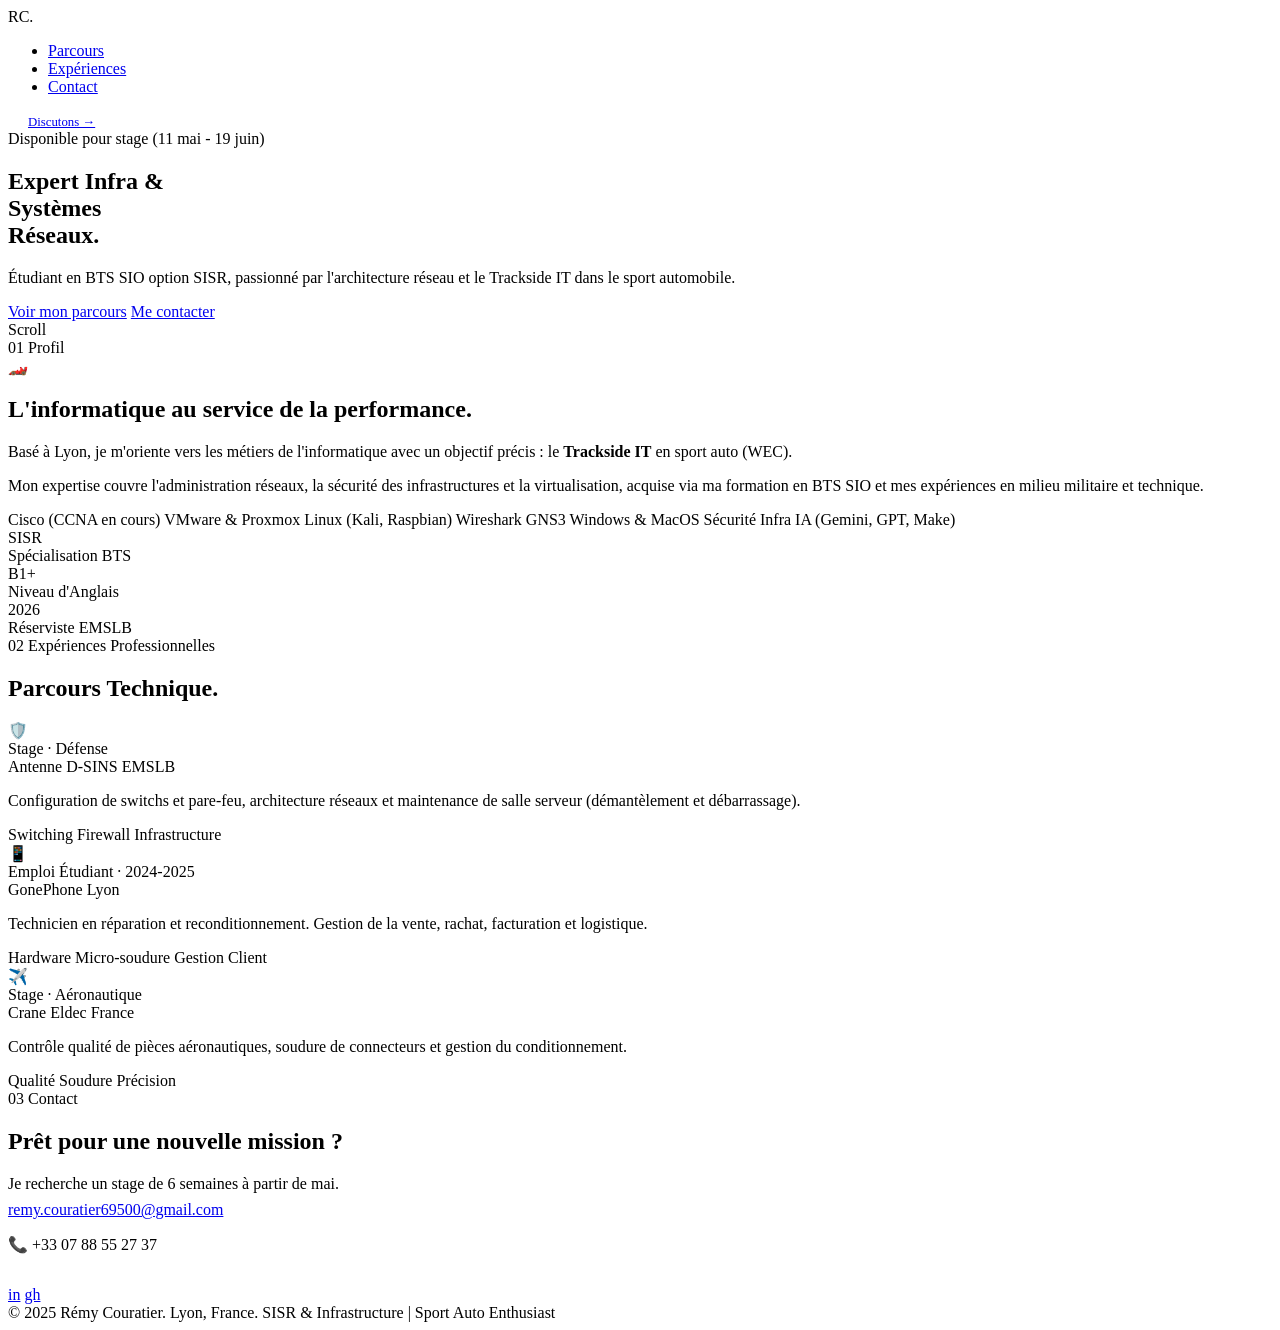
==== index.html @ 15b4737a "Add initial HTML structure for portfolio website" ====
<!DOCTYPE html>
<html lang="fr">
<head>
    <meta charset="UTF-8">
    <meta name="viewport" content="width=device-width, initial-scale=1.0">
    <title>Portfolio — Rémy Couratier</title>
    <link href="https://fonts.googleapis.com/css2?family=Syne:wght@400;700;800&family=DM+Sans:ital,wght@0,300;0,400;1,300&display=swap" rel="stylesheet">
    <link rel="stylesheet" href="style.css">
</head>
<body>

<div id="cursor-glow"></div>
<div class="orb orb-1"></div>
<div class="orb orb-2"></div>
<div class="orb orb-3"></div>

<nav>
    <div class="nav-logo">RC.</div>
    <ul class="nav-links">
        <li><a href="#about">Parcours</a></li>
        <li><a href="#projects">Expériences</a></li>
        <li><a href="#contact">Contact</a></li>
    </ul>
    <a href="#contact" class="btn btn-primary" style="padding:0.55rem 1.25rem;font-size:0.8rem;">Discutons →</a>
</nav>

<div class="container">
    <section class="hero">
        <div class="hero-inner">
            <div class="hero-tag">Disponible pour stage (11 mai - 19 juin)</div>
            <h1>
                Expert Infra &<br>
                <span class="highlight">Systèmes</span><br>
                Réseaux.
            </h1>
            <p class="hero-sub">
                Étudiant en BTS SIO option SISR, passionné par l'architecture réseau et le Trackside IT dans le sport automobile.
            </p>
            <div class="hero-cta">
                <a href="#projects" class="btn btn-primary">Voir mon parcours</a>
                <a href="#contact" class="btn btn-outline">Me contacter</a>
            </div>
        </div>
        <div class="scroll-hint">
            <span>Scroll</span>
            <div class="scroll-bar"></div>
        </div>
    </section>

    <section id="about">
        <div class="section-label"><span>01</span> Profil</div>
        <div class="about-grid">
            <div class="about-img-wrap reveal">
                <div class="about-img-glow"></div>
                <div class="about-img">🏎️</div>
            </div>
            <div class="about-text">
                <h2>L'informatique au service de la <span style="color:var(--accent)">performance.</span></h2>
                <p class="reveal d1">Basé à Lyon, je m'oriente vers les métiers de l'informatique avec un objectif précis : le <strong>Trackside IT</strong> en sport auto (WEC).</p>
                <p class="reveal d2">Mon expertise couvre l'administration réseaux, la sécurité des infrastructures et la virtualisation, acquise via ma formation en BTS SIO et mes expériences en milieu militaire et technique.</p>
                
                <div class="skills-list reveal d3">
                    <span class="skill-tag">Cisco (CCNA en cours)</span>
                    <span class="skill-tag">VMware & Proxmox</span>
                    <span class="skill-tag">Linux (Kali, Raspbian)</span>
                    <span class="skill-tag">Wireshark</span>
                    <span class="skill-tag">GNS3</span>
                    <span class="skill-tag">Windows & MacOS</span>
                    <span class="skill-tag">Sécurité Infra</span>
                    <span class="skill-tag">IA (Gemini, GPT, Make)</span>
                </div>
            </div>
        </div>

        <div class="stats-row">
            <div class="stat">
                <div class="stat-number reveal">SISR</div>
                <div class="stat-label">Spécialisation BTS</div>
            </div>
            <div class="stat">
                <div class="stat-number reveal d1">B1+</div>
                <div class="stat-label">Niveau d'Anglais</div>
            </div>
            <div class="stat">
                <div class="stat-number reveal d2">2026</div>
                <div class="stat-label">Réserviste EMSLB</div>
            </div>
        </div>
    </section>

    <section id="projects">
        <div class="section-label"><span>02</span> Expériences Professionnelles</div>
        <h2 class="reveal">Parcours <span style="color:var(--accent)">Technique.</span></h2>
        
        <div class="projects-grid">
            <div class="project-card p1 reveal">
                <div class="project-shadow"></div>
                <div class="project-thumb">🛡️</div>
                <div class="project-body">
                    <div class="project-type">Stage · Défense</div>
                    <div class="project-title">Antenne D-SINS EMSLB</div>
                    <p class="project-desc">Configuration de switchs et pare-feu, architecture réseaux et maintenance de salle serveur (démantèlement et débarrassage).</p>
                    <div class="project-tags">
                        <span class="project-tag">Switching</span>
                        <span class="project-tag">Firewall</span>
                        <span class="project-tag">Infrastructure</span>
                    </div>
                </div>
            </div>

            <div class="project-card p2 reveal d1">
                <div class="project-shadow"></div>
                <div class="project-thumb">📱</div>
                <div class="project-body">
                    <div class="project-type">Emploi Étudiant · 2024-2025</div>
                    <div class="project-title">GonePhone Lyon</div>
                    <p class="project-desc">Technicien en réparation et reconditionnement. Gestion de la vente, rachat, facturation et logistique.</p>
                    <div class="project-tags">
                        <span class="project-tag">Hardware</span>
                        <span class="project-tag">Micro-soudure</span>
                        <span class="project-tag">Gestion Client</span>
                    </div>
                </div>
            </div>

            <div class="project-card p3 reveal d2">
                <div class="project-shadow"></div>
                <div class="project-thumb">✈️</div>
                <div class="project-body">
                    <div class="project-type">Stage · Aéronautique</div>
                    <div class="project-title">Crane Eldec France</div>
                    <p class="project-desc">Contrôle qualité de pièces aéronautiques, soudure de connecteurs et gestion du conditionnement.</p>
                    <div class="project-tags">
                        <span class="project-tag">Qualité</span>
                        <span class="project-tag">Soudure</span>
                        <span class="project-tag">Précision</span>
                    </div>
                </div>
            </div>
        </div>
    </section>

    <section id="contact">
        <div class="section-label"><span>03</span> Contact</div>
        <div class="contact-wrap reveal">
            <h2>Prêt pour une nouvelle <span style="color:var(--accent)">mission</span> ?</h2>
            <p style="color:var(--muted);margin-bottom:0.5rem;">Je recherche un stage de 6 semaines à partir de mai.</p>
            <a href="mailto:remy.couratier69500@gmail.com" class="contact-email">remy.couratier69500@gmail.com</a>
            <p style="color:var(--text); margin-bottom: 2rem;">📞 +33 07 88 55 27 37</p>
            <div class="social-links">
                <a href="#" class="social-link" title="LinkedIn">in</a>
                <a href="#" class="social-link" title="GitHub">gh</a>
            </div>
        </div>
    </section>
</div>

<footer>
    <span>© 2025 Rémy Couratier. Lyon, France.</span>
    <span>SISR & Infrastructure | Sport Auto Enthusiast</span>
</footer>

<script>
    const glow = document.getElementById('cursor-glow');
    document.addEventListener('mousemove', e => {
        glow.style.left = e.clientX + 'px';
        glow.style.top  = e.clientY + 'px';
    });

    document.querySelectorAll('.project-card').forEach(card => {
        card.addEventListener('mousemove', e => {
            const r = card.getBoundingClientRect();
            const x = ((e.clientX - r.left) / r.width  * 100).toFixed(1) + '%';
            const y = ((e.clientY - r.top)  / r.height * 100).toFixed(1) + '%';
            card.style.setProperty('--mx', x);
            card.style.setProperty('--my', y);
        });
    });

    const io = new IntersectionObserver((entries) => {
        entries.forEach(entry => {
            if (entry.isIntersecting) {
                entry.target.classList.add('visible');
            }
        });
    }, { threshold: 0.15 });

    document.querySelectorAll('.reveal, .stat-number').forEach(el => io.observe(el));
</script>
</body>
</html>
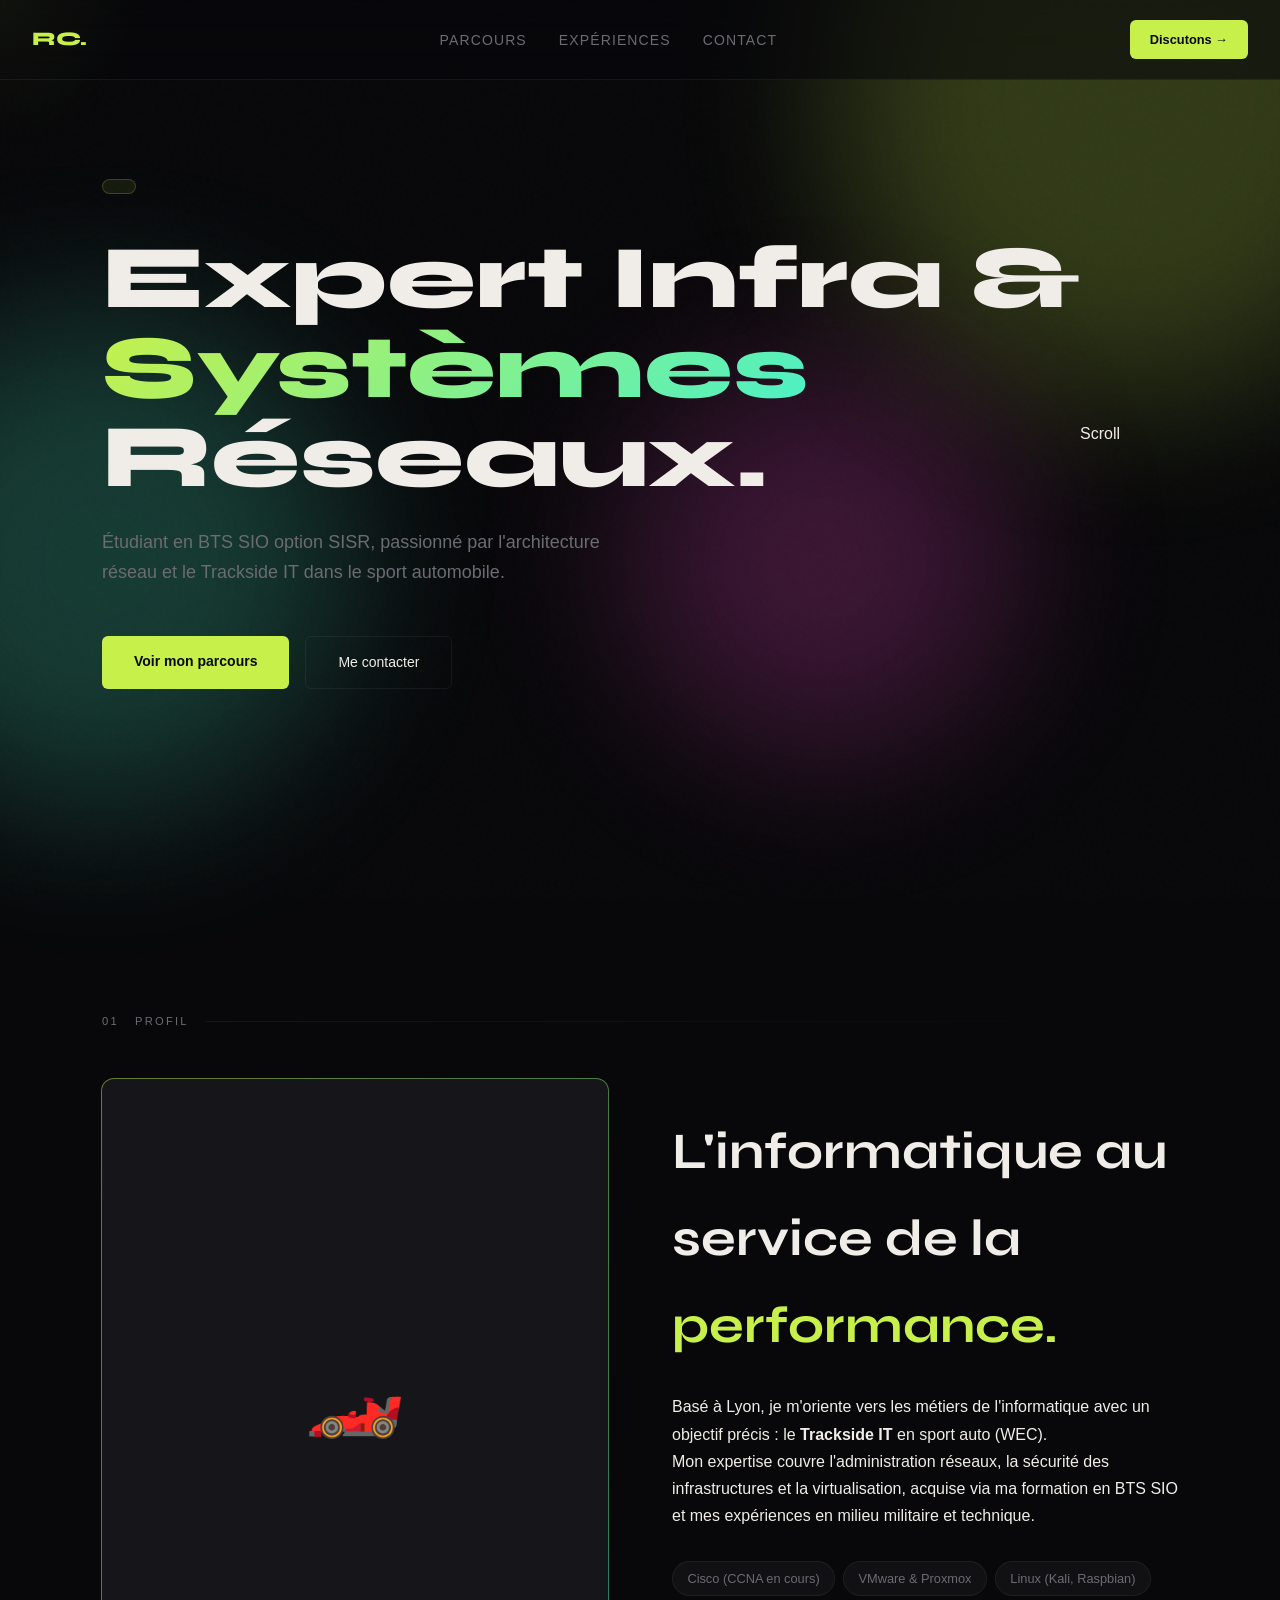
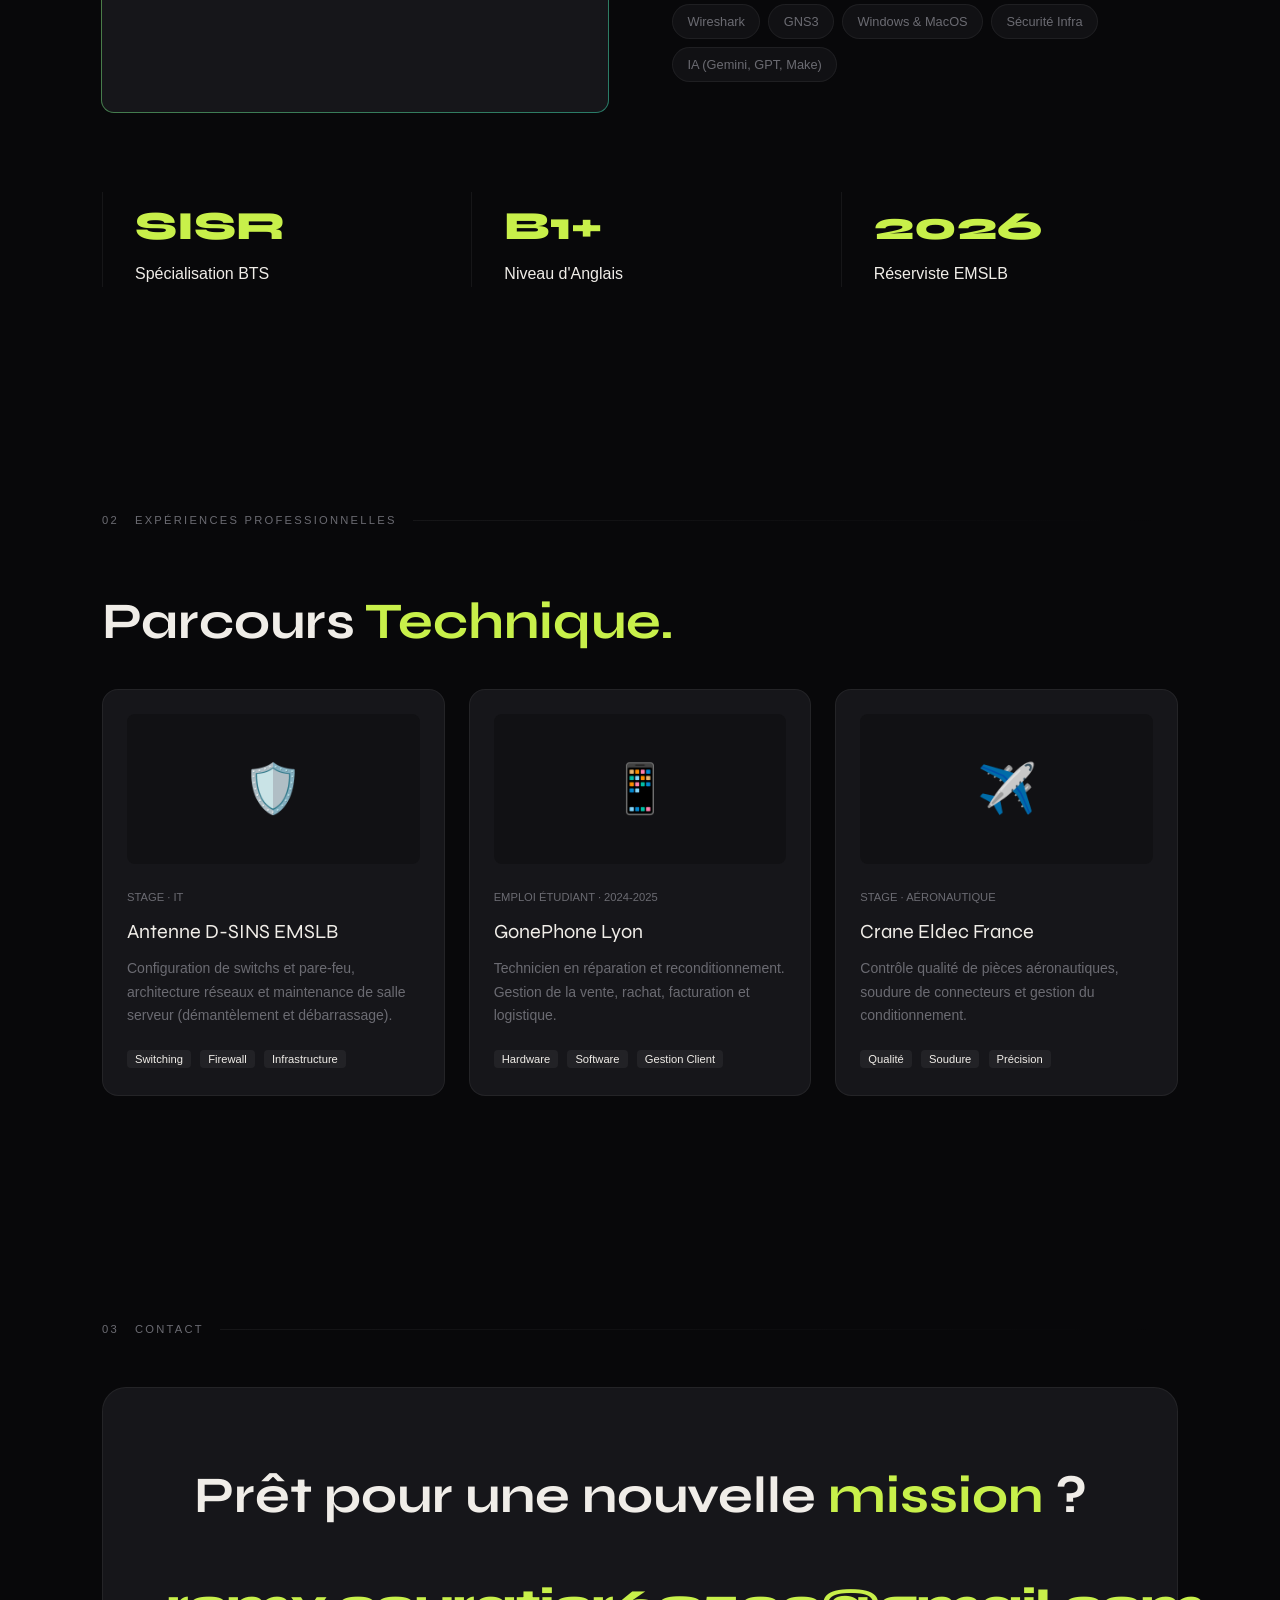
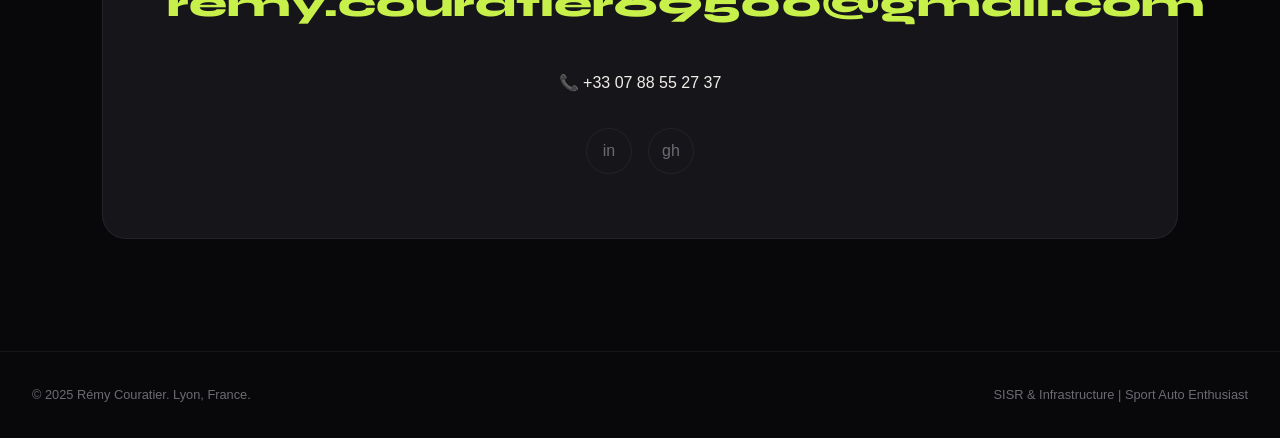
==== commit 84a24e8b: "Update project details and remove stage availability" ====
--- a/index.html
+++ b/index.html
@@ -8,7 +8,7 @@
     <link rel="stylesheet" href="style.css">
 </head>
 <body>
-
+    
 <div id="cursor-glow"></div>
 <div class="orb orb-1"></div>
 <div class="orb orb-2"></div>
@@ -27,7 +27,7 @@
 <div class="container">
     <section class="hero">
         <div class="hero-inner">
-            <div class="hero-tag">Disponible pour stage (11 mai - 19 juin)</div>
+            <div class="hero-tag"></div>
             <h1>
                 Expert Infra &<br>
                 <span class="highlight">Systèmes</span><br>
@@ -97,7 +97,7 @@
                 <div class="project-shadow"></div>
                 <div class="project-thumb">🛡️</div>
                 <div class="project-body">
-                    <div class="project-type">Stage · Défense</div>
+                    <div class="project-type">Stage · IT</div>
                     <div class="project-title">Antenne D-SINS EMSLB</div>
                     <p class="project-desc">Configuration de switchs et pare-feu, architecture réseaux et maintenance de salle serveur (démantèlement et débarrassage).</p>
                     <div class="project-tags">
@@ -117,7 +117,7 @@
                     <p class="project-desc">Technicien en réparation et reconditionnement. Gestion de la vente, rachat, facturation et logistique.</p>
                     <div class="project-tags">
                         <span class="project-tag">Hardware</span>
-                        <span class="project-tag">Micro-soudure</span>
+                        <span class="project-tag">Software</span>
                         <span class="project-tag">Gestion Client</span>
                     </div>
                 </div>
@@ -144,7 +144,7 @@
         <div class="section-label"><span>03</span> Contact</div>
         <div class="contact-wrap reveal">
             <h2>Prêt pour une nouvelle <span style="color:var(--accent)">mission</span> ?</h2>
-            <p style="color:var(--muted);margin-bottom:0.5rem;">Je recherche un stage de 6 semaines à partir de mai.</p>
+            <p style="color:var(--muted);margin-bottom:0.5rem;"></p>
             <a href="mailto:remy.couratier69500@gmail.com" class="contact-email">remy.couratier69500@gmail.com</a>
             <p style="color:var(--text); margin-bottom: 2rem;">📞 +33 07 88 55 27 37</p>
             <div class="social-links">
--- a/style.css
+++ b/style.css
@@ -0,0 +1,139 @@
+*, *::before, *::after { box-sizing: border-box; margin: 0; padding: 0; }
+
+:root {
+  --bg: #08080a;
+  --surface: #111114;
+  --card: #16161a;
+  --border: rgba(255,255,255,0.06);
+  --text: #f0ede8;
+  --muted: #6b6b72;
+  --accent: #c8f04a; /* Lime Green pour le côté technique/vif */
+  --accent2: #4af0c8;
+  --accent3: #f04ac8;
+  --glow-green: rgba(200,240,74,0.18);
+  --glow-cyan: rgba(74,240,200,0.14);
+  --glow-pink: rgba(240,74,200,0.14);
+  --font-display: 'Syne', sans-serif;
+  --font-body: 'DM Sans', sans-serif;
+}
+
+html { scroll-behavior: smooth; }
+
+body {
+  background: var(--bg);
+  color: var(--text);
+  font-family: var(--font-body);
+  font-weight: 300;
+  line-height: 1.7;
+  overflow-x: hidden;
+}
+
+body::before {
+  content: '';
+  position: fixed; inset: 0; z-index: 0;
+  background-image: url("data:image/svg+xml,%3Csvg viewBox='0 0 256 256' xmlns='http://www.w3.org/2000/svg'%3E%3Cfilter id='n'%3E%3CfeTurbulence type='fractalNoise' baseFrequency='0.9' numOctaves='4' stitchTiles='stitch'/%3E%3C/filter%3E%3Crect width='100%25' height='100%25' filter='url(%23n)' opacity='0.03'/%3E%3C/svg%3E");
+  opacity: 0.4;
+  pointer-events: none;
+}
+
+.orb {
+  position: fixed; border-radius: 50%;
+  filter: blur(80px); opacity: 0.22;
+  pointer-events: none; z-index: 0;
+  animation: drift 20s ease-in-out infinite alternate;
+}
+.orb-1 { width: 600px; height: 600px; background: var(--accent); top: -200px; right: -150px; }
+.orb-2 { width: 500px; height: 500px; background: var(--accent2); bottom: 10%; left: -150px; animation-delay: -8s; }
+.orb-3 { width: 400px; height: 400px; background: var(--accent3); top: 40%; right: 20%; animation-delay: -15s; }
+
+@keyframes drift {
+  from { transform: translate(0, 0) scale(1); }
+  to   { transform: translate(40px, 30px) scale(1.08); }
+}
+
+.container { max-width: 1140px; margin: 0 auto; padding: 0 2rem; position: relative; z-index: 1; }
+
+nav {
+  position: fixed; top: 0; left: 0; right: 0; z-index: 100;
+  padding: 1.25rem 2rem;
+  display: flex; align-items: center; justify-content: space-between;
+  background: rgba(8,8,10,0.6);
+  backdrop-filter: blur(20px);
+  border-bottom: 1px solid var(--border);
+}
+
+.nav-logo { font-family: var(--font-display); font-weight: 800; font-size: 1.2rem; color: var(--accent); }
+.nav-links { display: flex; gap: 2rem; list-style: none; }
+.nav-links a {
+  color: var(--muted); text-decoration: none; font-size: 0.875rem;
+  letter-spacing: 0.08em; text-transform: uppercase;
+  transition: color 0.3s;
+}
+.nav-links a:hover { color: var(--text); }
+
+/* HERO */
+.hero { min-height: 100vh; display: flex; align-items: center; padding-top: 5rem; }
+.hero-tag {
+  display: inline-flex; align-items: center; gap: 0.5rem;
+  background: rgba(200,240,74,0.08); border: 1px solid rgba(200,240,74,0.2);
+  color: var(--accent); font-size: 0.75rem; padding: 0.4rem 1rem; border-radius: 100px; margin-bottom: 2rem;
+}
+.hero h1 { font-family: var(--font-display); font-weight: 800; font-size: clamp(3rem, 7vw, 6rem); line-height: 1.0; }
+.highlight { background: linear-gradient(135deg, var(--accent), var(--accent2)); -webkit-background-clip: text; -webkit-text-fill-color: transparent; }
+.hero-sub { margin-top: 1.5rem; color: var(--muted); font-size: 1.125rem; max-width: 520px; }
+.hero-cta { margin-top: 3rem; display: flex; gap: 1rem; }
+
+/* BOUTONS */
+.btn { padding: 0.85rem 2rem; border-radius: 6px; text-decoration: none; transition: 0.3s; font-size: 0.875rem; }
+.btn-primary { background: var(--accent); color: #08080a; font-weight: 700; }
+.btn-outline { border: 1px solid var(--border); color: var(--text); }
+.btn:hover { transform: translateY(-2px); box-shadow: 0 10px 20px rgba(0,0,0,0.2); }
+
+/* SECTIONS */
+section { padding: 7rem 0; }
+.section-label { color: var(--muted); text-transform: uppercase; font-size: 0.7rem; letter-spacing: 0.2em; margin-bottom: 3rem; display: flex; align-items: center; gap: 1rem; }
+.section-label::after { content: ''; flex: 1; height: 1px; background: linear-gradient(to right, var(--border), transparent); }
+h2 { font-family: var(--font-display); font-size: clamp(2rem, 4vw, 3.5rem); margin-bottom: 1.5rem; }
+
+/* ABOUT */
+.about-grid { display: grid; grid-template-columns: 1fr 1fr; gap: 4rem; align-items: center; }
+.about-img { width: 100%; aspect-ratio: 4/5; background: var(--card); border-radius: 12px; display: flex; align-items: center; justify-content: center; font-size: 5rem; position: relative; }
+.about-img-glow { position: absolute; inset: -1px; background: linear-gradient(135deg, var(--accent), var(--accent2)); border-radius: 13px; z-index: -1; opacity: 0.5; }
+.skills-list { margin-top: 2rem; display: flex; flex-wrap: wrap; gap: 0.5rem; }
+.skill-tag { padding: 0.35rem 0.9rem; background: var(--surface); border: 1px solid var(--border); border-radius: 100px; font-size: 0.8rem; color: var(--muted); }
+
+/* PROJECTS/EXPERIENCES */
+.projects-grid { display: grid; grid-template-columns: repeat(auto-fit, minmax(320px, 1fr)); gap: 1.5rem; }
+.project-card { background: var(--card); border: 1px solid var(--border); border-radius: 16px; padding: 1.5rem; transition: 0.4s; position: relative; }
+.project-card:hover { transform: translateY(-10px); border-color: var(--accent); }
+.project-thumb { height: 150px; background: var(--surface); border-radius: 8px; margin-bottom: 1.5rem; display: flex; align-items: center; justify-content: center; font-size: 3rem; }
+.project-type { font-size: 0.7rem; color: var(--muted); text-transform: uppercase; }
+.project-title { font-family: var(--font-display); font-size: 1.25rem; margin: 0.5rem 0; }
+.project-desc { font-size: 0.875rem; color: var(--muted); margin-bottom: 1rem; }
+.project-tag { font-size: 0.7rem; padding: 0.2rem 0.5rem; background: rgba(255,255,255,0.05); border-radius: 4px; margin-right: 0.3rem; }
+
+/* STATS */
+.stats-row { display: grid; grid-template-columns: repeat(3, 1fr); gap: 2rem; margin-top: 5rem; }
+.stat { border-left: 1px solid var(--border); padding-left: 2rem; }
+.stat-number { font-family: var(--font-display); font-weight: 800; font-size: 2.5rem; color: var(--accent); }
+
+/* CONTACT */
+.contact-wrap { background: var(--card); border: 1px solid var(--border); border-radius: 24px; padding: 4rem; text-align: center; }
+.contact-email { font-family: var(--font-display); font-size: clamp(1.2rem, 3vw, 2.5rem); color: var(--accent); text-decoration: none; font-weight: 800; display: block; margin: 2rem 0; }
+.social-links { display: flex; justify-content: center; gap: 1rem; }
+.social-link { width: 46px; height: 46px; border: 1px solid var(--border); border-radius: 50%; display: flex; align-items: center; justify-content: center; color: var(--muted); text-decoration: none; }
+
+/* FOOTER */
+footer { padding: 2rem; border-top: 1px solid var(--border); display: flex; justify-content: space-between; font-size: 0.8rem; color: var(--muted); }
+
+#cursor-glow { position: fixed; pointer-events: none; z-index: 9999; width: 300px; height: 300px; background: radial-gradient(circle, rgba(200,240,74,0.05), transparent 70%); transform: translate(-50%,-50%); }
+
+.reveal { opacity: 0; transform: translateY(30px); transition: 0.7s; }
+.reveal.visible { opacity: 1; transform: translateY(0); }
+.d1 { transition-delay: 0.1s; }
+.d2 { transition-delay: 0.2s; }
+
+@media (max-width: 768px) {
+  .about-grid, .stats-row { grid-template-columns: 1fr; }
+  .nav-links { display: none; }
+}
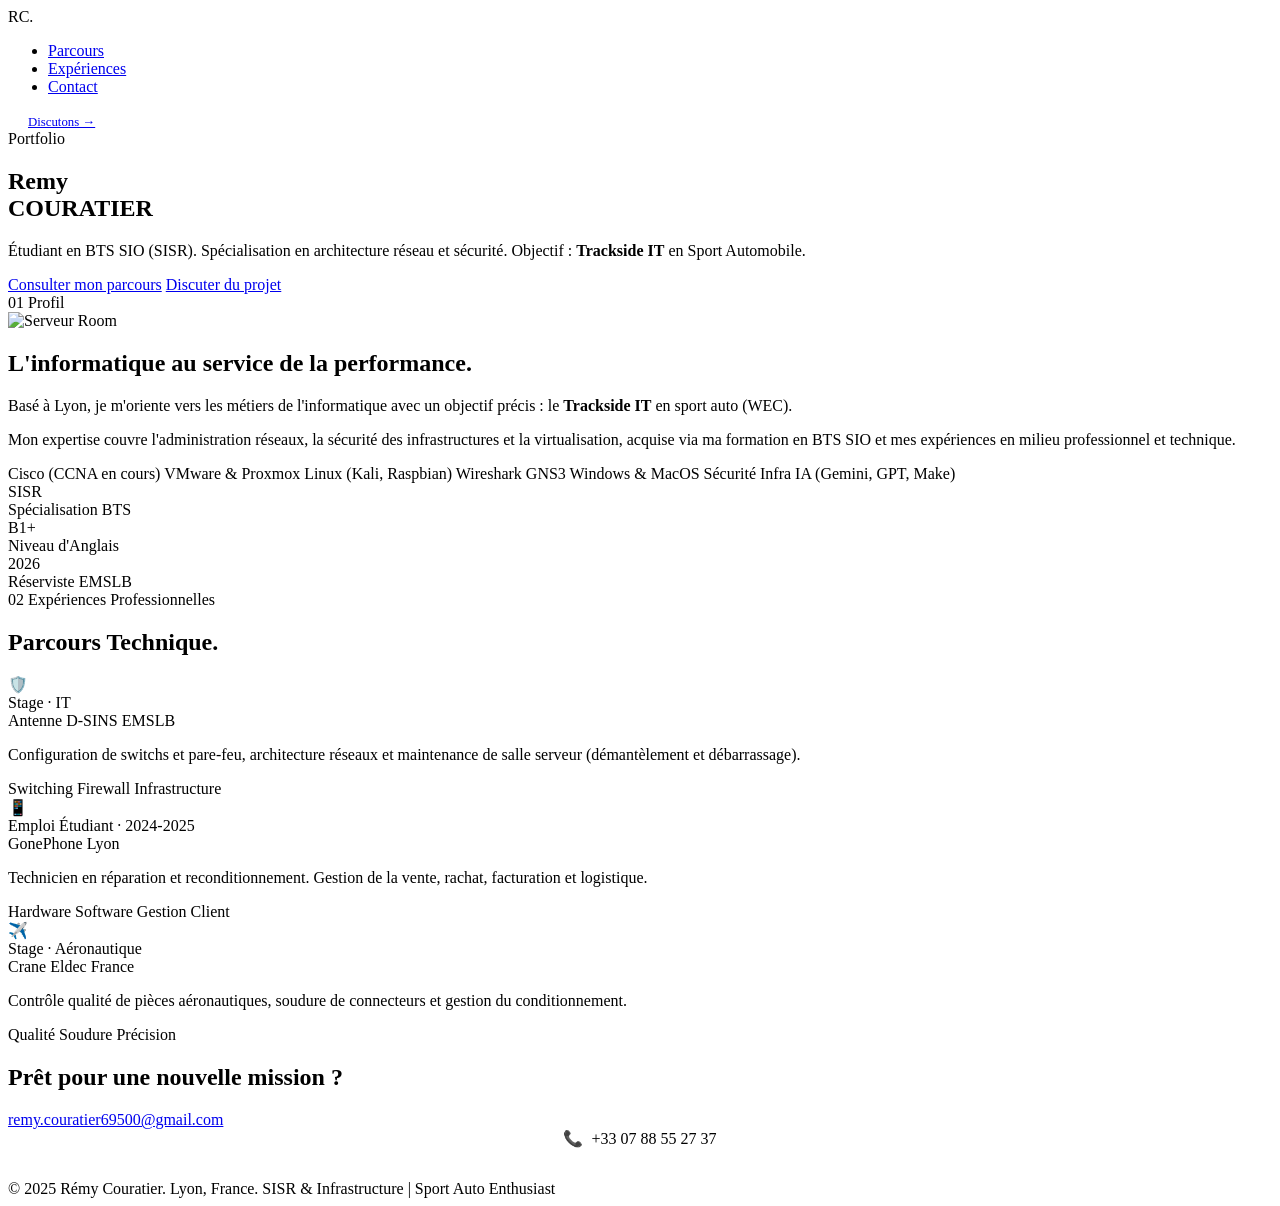
==== commit 459de531: "Update portfolio label and hero section content" ====
--- a/index.html
+++ b/index.html
@@ -25,39 +25,37 @@
 </nav>
 
 <div class="container">
-    <section class="hero">
-        <div class="hero-inner">
-            <div class="hero-tag"></div>
-            <h1>
-                Expert Infra &<br>
-                <span class="highlight">Systèmes</span><br>
-                Réseaux.
-            </h1>
-            <p class="hero-sub">
-                Étudiant en BTS SIO option SISR, passionné par l'architecture réseau et le Trackside IT dans le sport automobile.
-            </p>
-            <div class="hero-cta">
-                <a href="#projects" class="btn btn-primary">Voir mon parcours</a>
-                <a href="#contact" class="btn btn-outline">Me contacter</a>
-            </div>
+
+<section class="hero">
+    <div class="hero-inner">
+        <div class="section-label">Portfolio</div>
+        <h1>
+            Remy<br>
+            <span class="highlight">COURATIER</span><br>
+        </h1>
+        <p class="hero-sub">
+            Étudiant en BTS SIO (SISR). Spécialisation en architecture réseau et sécurité. Objectif : <strong>Trackside IT</strong> en Sport Automobile.
+        </p>
+        <div class="hero-cta">
+            <a href="#projects" class="btn btn-primary">Consulter mon parcours</a>
+            <a href="#contact" class="btn btn-outline">Discuter du projet</a>
         </div>
-        <div class="scroll-hint">
-            <span>Scroll</span>
-            <div class="scroll-bar"></div>
-        </div>
-    </section>
+    </div>
+</section>
 
     <section id="about">
         <div class="section-label"><span>01</span> Profil</div>
         <div class="about-grid">
             <div class="about-img-wrap reveal">
                 <div class="about-img-glow"></div>
-                <div class="about-img">🏎️</div>
+                <div class="about-img">
+                    <img src="https://blog.digitalcook.fr/wp-content/uploads/2021/07/Cloud-server.jpg" alt="Serveur Room">
+                </div>
             </div>
             <div class="about-text">
                 <h2>L'informatique au service de la <span style="color:var(--accent)">performance.</span></h2>
                 <p class="reveal d1">Basé à Lyon, je m'oriente vers les métiers de l'informatique avec un objectif précis : le <strong>Trackside IT</strong> en sport auto (WEC).</p>
-                <p class="reveal d2">Mon expertise couvre l'administration réseaux, la sécurité des infrastructures et la virtualisation, acquise via ma formation en BTS SIO et mes expériences en milieu militaire et technique.</p>
+                <p class="reveal d2">Mon expertise couvre l'administration réseaux, la sécurité des infrastructures et la virtualisation, acquise via ma formation en BTS SIO et mes expériences en milieu professionnel et technique.</p>
                 
                 <div class="skills-list reveal d3">
                     <span class="skill-tag">Cisco (CCNA en cours)</span>
@@ -140,17 +138,23 @@
         </div>
     </section>
 
-    <section id="contact">
-        <div class="section-label"><span>03</span> Contact</div>
+       <section id="contact">
         <div class="contact-wrap reveal">
             <h2>Prêt pour une nouvelle <span style="color:var(--accent)">mission</span> ?</h2>
-            <p style="color:var(--muted);margin-bottom:0.5rem;"></p>
-            <a href="mailto:remy.couratier69500@gmail.com" class="contact-email">remy.couratier69500@gmail.com</a>
-            <p style="color:var(--text); margin-bottom: 2rem;">📞 +33 07 88 55 27 37</p>
-            <div class="social-links">
+            
+            <a href="mailto:remy.couratier69500@gmail.com" class="contact-email">
+            remy.couratier69500@gmail.com
+            </a> <br>
+            <div style="display: flex; justify-content: center; align-items: center; gap: 0.5rem; margin-bottom: 2rem;">
+                <span>📞</span>
+                <span style="color:var(--text);">+33 07 88 55 27 37</span>
+            </div>
+
+           <!-- Le mail
+             <div class="social-links">
                 <a href="#" class="social-link" title="LinkedIn">in</a>
                 <a href="#" class="social-link" title="GitHub">gh</a>
-            </div>
+            </div> -->
         </div>
     </section>
 </div>
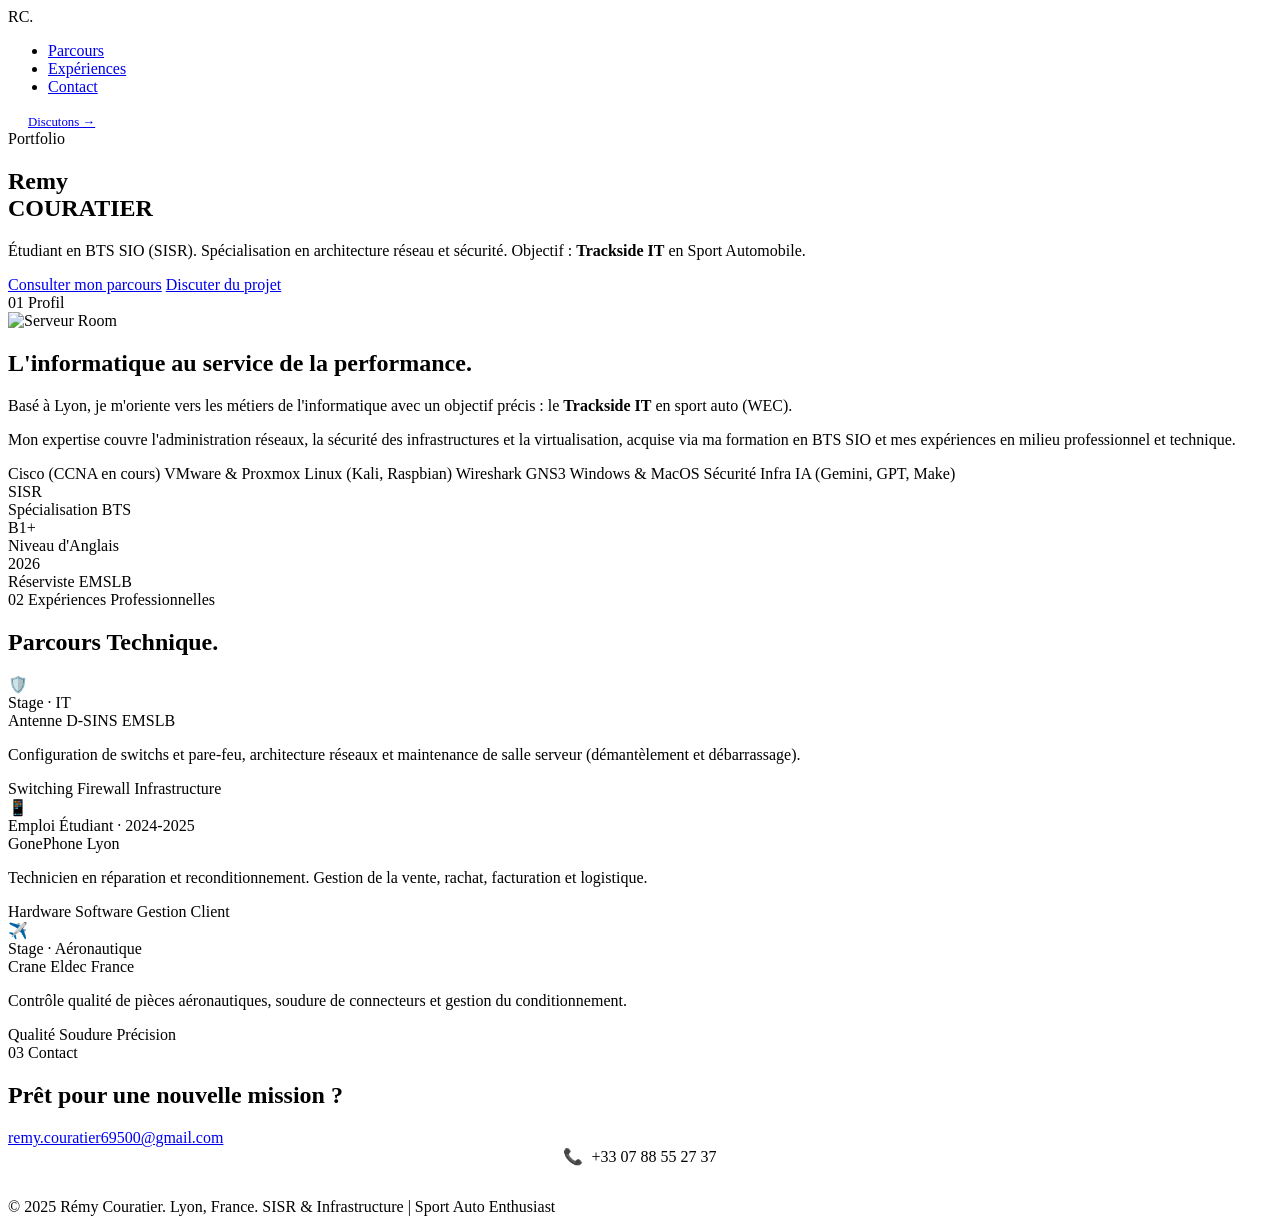
==== commit e82932e7: "Add contact section to index.html" ====
--- a/index.html
+++ b/index.html
@@ -139,6 +139,7 @@
     </section>
 
        <section id="contact">
+        <div class="section-label"><span>03</span> Contact</div>
         <div class="contact-wrap reveal">
             <h2>Prêt pour une nouvelle <span style="color:var(--accent)">mission</span> ?</h2>
             
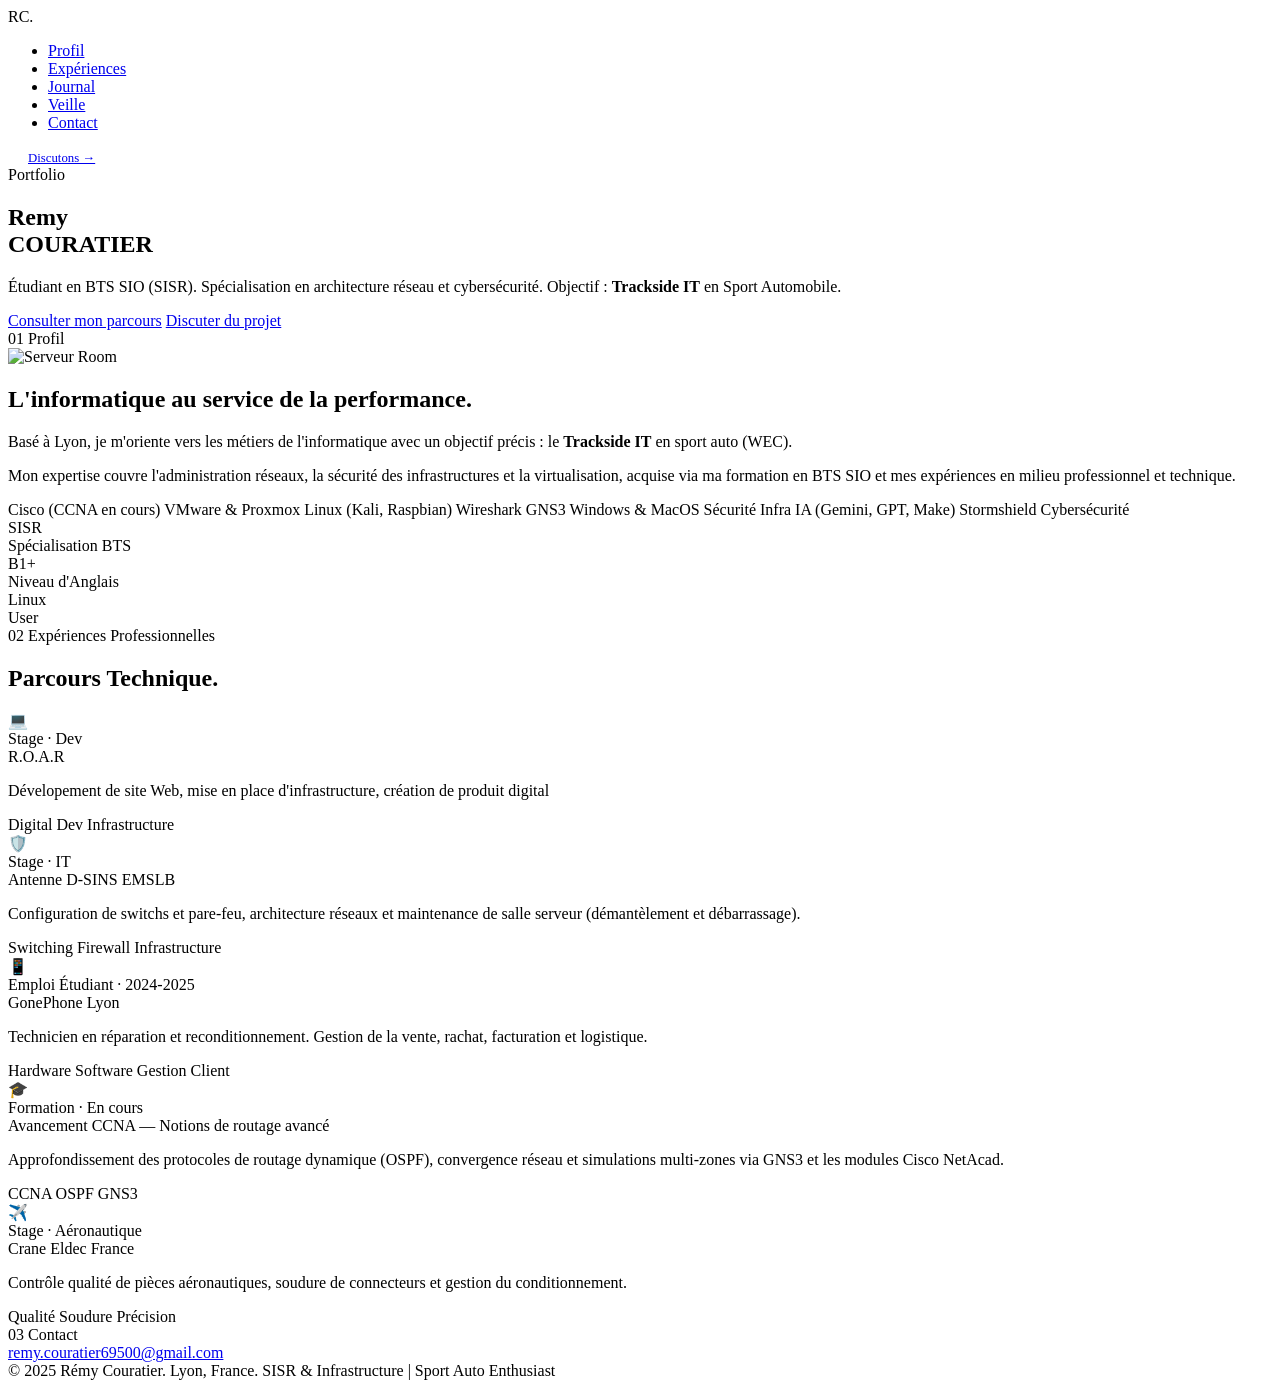
==== commit 720446fc: "Retire le titre et le numero de telephone de la section contact Co-Authored-By: Claude Opus 4.8 <nor" ====
--- a/index.html
+++ b/index.html
@@ -1,196 +1,223 @@
-<!DOCTYPE html>
-<html lang="fr">
-<head>
-    <meta charset="UTF-8">
-    <meta name="viewport" content="width=device-width, initial-scale=1.0">
-    <title>Portfolio — Rémy Couratier</title>
-    <link href="https://fonts.googleapis.com/css2?family=Syne:wght@400;700;800&family=DM+Sans:ital,wght@0,300;0,400;1,300&display=swap" rel="stylesheet">
-    <link rel="stylesheet" href="style.css">
-</head>
-<body>
-    
-<div id="cursor-glow"></div>
-<div class="orb orb-1"></div>
-<div class="orb orb-2"></div>
-<div class="orb orb-3"></div>
-
-<nav>
-    <div class="nav-logo">RC.</div>
-    <ul class="nav-links">
-        <li><a href="#about">Parcours</a></li>
-        <li><a href="#projects">Expériences</a></li>
-        <li><a href="#contact">Contact</a></li>
-    </ul>
-    <a href="#contact" class="btn btn-primary" style="padding:0.55rem 1.25rem;font-size:0.8rem;">Discutons →</a>
-</nav>
-
-<div class="container">
-
-<section class="hero">
-    <div class="hero-inner">
-        <div class="section-label">Portfolio</div>
-        <h1>
-            Remy<br>
-            <span class="highlight">COURATIER</span><br>
-        </h1>
-        <p class="hero-sub">
-            Étudiant en BTS SIO (SISR). Spécialisation en architecture réseau et sécurité. Objectif : <strong>Trackside IT</strong> en Sport Automobile.
-        </p>
-        <div class="hero-cta">
-            <a href="#projects" class="btn btn-primary">Consulter mon parcours</a>
-            <a href="#contact" class="btn btn-outline">Discuter du projet</a>
-        </div>
-    </div>
-</section>
-
-    <section id="about">
-        <div class="section-label"><span>01</span> Profil</div>
-        <div class="about-grid">
-            <div class="about-img-wrap reveal">
-                <div class="about-img-glow"></div>
-                <div class="about-img">
-                    <img src="https://blog.digitalcook.fr/wp-content/uploads/2021/07/Cloud-server.jpg" alt="Serveur Room">
-                </div>
-            </div>
-            <div class="about-text">
-                <h2>L'informatique au service de la <span style="color:var(--accent)">performance.</span></h2>
-                <p class="reveal d1">Basé à Lyon, je m'oriente vers les métiers de l'informatique avec un objectif précis : le <strong>Trackside IT</strong> en sport auto (WEC).</p>
-                <p class="reveal d2">Mon expertise couvre l'administration réseaux, la sécurité des infrastructures et la virtualisation, acquise via ma formation en BTS SIO et mes expériences en milieu professionnel et technique.</p>
-                
-                <div class="skills-list reveal d3">
-                    <span class="skill-tag">Cisco (CCNA en cours)</span>
-                    <span class="skill-tag">VMware & Proxmox</span>
-                    <span class="skill-tag">Linux (Kali, Raspbian)</span>
-                    <span class="skill-tag">Wireshark</span>
-                    <span class="skill-tag">GNS3</span>
-                    <span class="skill-tag">Windows & MacOS</span>
-                    <span class="skill-tag">Sécurité Infra</span>
-                    <span class="skill-tag">IA (Gemini, GPT, Make)</span>
-                </div>
-            </div>
-        </div>
-
-        <div class="stats-row">
-            <div class="stat">
-                <div class="stat-number reveal">SISR</div>
-                <div class="stat-label">Spécialisation BTS</div>
-            </div>
-            <div class="stat">
-                <div class="stat-number reveal d1">B1+</div>
-                <div class="stat-label">Niveau d'Anglais</div>
-            </div>
-            <div class="stat">
-                <div class="stat-number reveal d2">2026</div>
-                <div class="stat-label">Réserviste EMSLB</div>
-            </div>
-        </div>
-    </section>
-
-    <section id="projects">
-        <div class="section-label"><span>02</span> Expériences Professionnelles</div>
-        <h2 class="reveal">Parcours <span style="color:var(--accent)">Technique.</span></h2>
-        
-        <div class="projects-grid">
-            <div class="project-card p1 reveal">
-                <div class="project-shadow"></div>
-                <div class="project-thumb">🛡️</div>
-                <div class="project-body">
-                    <div class="project-type">Stage · IT</div>
-                    <div class="project-title">Antenne D-SINS EMSLB</div>
-                    <p class="project-desc">Configuration de switchs et pare-feu, architecture réseaux et maintenance de salle serveur (démantèlement et débarrassage).</p>
-                    <div class="project-tags">
-                        <span class="project-tag">Switching</span>
-                        <span class="project-tag">Firewall</span>
-                        <span class="project-tag">Infrastructure</span>
-                    </div>
-                </div>
-            </div>
-
-            <div class="project-card p2 reveal d1">
-                <div class="project-shadow"></div>
-                <div class="project-thumb">📱</div>
-                <div class="project-body">
-                    <div class="project-type">Emploi Étudiant · 2024-2025</div>
-                    <div class="project-title">GonePhone Lyon</div>
-                    <p class="project-desc">Technicien en réparation et reconditionnement. Gestion de la vente, rachat, facturation et logistique.</p>
-                    <div class="project-tags">
-                        <span class="project-tag">Hardware</span>
-                        <span class="project-tag">Software</span>
-                        <span class="project-tag">Gestion Client</span>
-                    </div>
-                </div>
-            </div>
-
-            <div class="project-card p3 reveal d2">
-                <div class="project-shadow"></div>
-                <div class="project-thumb">✈️</div>
-                <div class="project-body">
-                    <div class="project-type">Stage · Aéronautique</div>
-                    <div class="project-title">Crane Eldec France</div>
-                    <p class="project-desc">Contrôle qualité de pièces aéronautiques, soudure de connecteurs et gestion du conditionnement.</p>
-                    <div class="project-tags">
-                        <span class="project-tag">Qualité</span>
-                        <span class="project-tag">Soudure</span>
-                        <span class="project-tag">Précision</span>
-                    </div>
-                </div>
-            </div>
-        </div>
-    </section>
-
-       <section id="contact">
-        <div class="section-label"><span>03</span> Contact</div>
-        <div class="contact-wrap reveal">
-            <h2>Prêt pour une nouvelle <span style="color:var(--accent)">mission</span> ?</h2>
-            
-            <a href="mailto:remy.couratier69500@gmail.com" class="contact-email">
-            remy.couratier69500@gmail.com
-            </a> <br>
-            <div style="display: flex; justify-content: center; align-items: center; gap: 0.5rem; margin-bottom: 2rem;">
-                <span>📞</span>
-                <span style="color:var(--text);">+33 07 88 55 27 37</span>
-            </div>
-
-           <!-- Le mail
-             <div class="social-links">
-                <a href="#" class="social-link" title="LinkedIn">in</a>
-                <a href="#" class="social-link" title="GitHub">gh</a>
-            </div> -->
-        </div>
-    </section>
-</div>
-
-<footer>
-    <span>© 2025 Rémy Couratier. Lyon, France.</span>
-    <span>SISR & Infrastructure | Sport Auto Enthusiast</span>
-</footer>
-
-<script>
-    const glow = document.getElementById('cursor-glow');
-    document.addEventListener('mousemove', e => {
-        glow.style.left = e.clientX + 'px';
-        glow.style.top  = e.clientY + 'px';
-    });
-
-    document.querySelectorAll('.project-card').forEach(card => {
-        card.addEventListener('mousemove', e => {
-            const r = card.getBoundingClientRect();
-            const x = ((e.clientX - r.left) / r.width  * 100).toFixed(1) + '%';
-            const y = ((e.clientY - r.top)  / r.height * 100).toFixed(1) + '%';
-            card.style.setProperty('--mx', x);
-            card.style.setProperty('--my', y);
-        });
-    });
-
-    const io = new IntersectionObserver((entries) => {
-        entries.forEach(entry => {
-            if (entry.isIntersecting) {
-                entry.target.classList.add('visible');
-            }
-        });
-    }, { threshold: 0.15 });
-
-    document.querySelectorAll('.reveal, .stat-number').forEach(el => io.observe(el));
-</script>
-</body>
-</html>
+<!DOCTYPE html>
+<html lang="fr">
+<head>
+    <meta charset="UTF-8">
+    <meta name="viewport" content="width=device-width, initial-scale=1.0">
+    <title>Portfolio — Rémy Couratier</title>
+    <link href="https://fonts.googleapis.com/css2?family=Syne:wght@400;700;800&family=DM+Sans:ital,wght@0,300;0,400;1,300&display=swap" rel="stylesheet">
+    <link rel="stylesheet" href="style.css">
+</head>
+<body>
+    
+<div id="cursor-glow"></div>
+<div class="orb orb-1"></div>
+<div class="orb orb-2"></div>
+<div class="orb orb-3"></div>
+
+<nav>
+    <div class="nav-logo">RC.</div>
+    <ul class="nav-links">
+        <li><a href="#about">Profil</a></li>
+        <li><a href="#projects">Expériences</a></li>
+        <li><a href="journal.html">Journal</a></li>
+        <li><a href="veille.html">Veille</a></li>
+        <li><a href="#contact">Contact</a></li>
+    </ul>
+    <a href="#contact" class="btn btn-primary" style="padding:0.55rem 1.25rem;font-size:0.8rem;">Discutons →</a>
+</nav>
+
+<div class="container">
+
+<section class="hero">
+    <div class="hero-inner">
+        <div class="section-label">Portfolio</div>
+        <h1>
+            Remy<br>
+            <span class="highlight">COURATIER</span><br>
+        </h1>
+        <p class="hero-sub">
+            Étudiant en BTS SIO (SISR). Spécialisation en architecture réseau et cybersécurité. Objectif : <strong>Trackside IT</strong> en Sport Automobile.
+        </p>
+        <div class="hero-cta">
+            <a href="#projects" class="btn btn-primary">Consulter mon parcours</a>
+            <a href="#contact" class="btn btn-outline">Discuter du projet</a>
+        </div>
+    </div>
+</section>
+
+    <section id="about">
+        <div class="section-label"><span>01</span> Profil</div>
+        <div class="about-grid">
+            <div class="about-img-wrap reveal">
+                <div class="about-img-glow"></div>
+                <div class="about-img">
+                    <img src="https://blog.digitalcook.fr/wp-content/uploads/2021/07/Cloud-server.jpg" alt="Serveur Room">
+                </div>
+            </div>
+            <div class="about-text">
+                <h2>L'informatique au service de la <span style="color:var(--accent)">performance.</span></h2>
+                <p class="reveal d1">Basé à Lyon, je m'oriente vers les métiers de l'informatique avec un objectif précis : le <strong>Trackside IT</strong> en sport auto (WEC).</p>
+                <p class="reveal d2">Mon expertise couvre l'administration réseaux, la sécurité des infrastructures et la virtualisation, acquise via ma formation en BTS SIO et mes expériences en milieu professionnel et technique.</p>
+                
+                <div class="skills-list reveal d3">
+                    <span class="skill-tag">Cisco (CCNA en cours)</span>
+                    <span class="skill-tag">VMware & Proxmox</span>
+                    <span class="skill-tag">Linux (Kali, Raspbian)</span>
+                    <span class="skill-tag">Wireshark</span>
+                    <span class="skill-tag">GNS3</span>
+                    <span class="skill-tag">Windows & MacOS</span>
+                    <span class="skill-tag">Sécurité Infra</span>
+                    <span class="skill-tag">IA (Gemini, GPT, Make)</span>
+                    <span class="skill-tag">Stormshield</span>
+                    <span class="skill-tag">Cybersécurité</span>
+                </div>
+            </div>
+        </div>
+  <div class="stats-row">
+            <div class="stat">
+                <div class="stat-number reveal">SISR</div>
+                <div class="stat-label">Spécialisation BTS</div>
+            </div>
+            <div class="stat">
+                <div class="stat-number reveal d1">B1+</div>
+                <div class="stat-label">Niveau d'Anglais</div>
+            </div>
+            <div class="stat">
+                <div class="stat-number reveal d2">Linux</div>
+                <div class="stat-label">User</div>
+            </div>
+        </div>
+    </section>
+
+    <section id="projects">
+        <div class="section-label"><span>02</span> Expériences Professionnelles</div>
+        <h2 class="reveal">Parcours <span style="color:var(--accent)">Technique.</span></h2>
+
+        <div class="projects-grid">
+            <div class="project-card p1 reveal">
+                <div class="project-shadow"></div>
+                <div class="project-thumb">💻​</div>
+                <div class="project-body">
+                    <div class="project-type">Stage · Dev</div>
+                    <div class="project-title">R.O.A.R</div>
+                    <p class="project-desc">Dévelopement de site Web, mise en place d'infrastructure, création de produit digital</p>
+                    <div class="project-tags">
+                        <span class="project-tag">Digital</span>
+                        <span class="project-tag">Dev</span>
+                        <span class="project-tag">Infrastructure</span>
+                    </div>
+                </div>
+            </div>
+
+            <div class="project-card p1 reveal">
+                <div class="project-shadow"></div>
+                <div class="project-thumb">🛡️</div>
+                <div class="project-body">
+                    <div class="project-type">Stage · IT</div>
+                    <div class="project-title">Antenne D-SINS EMSLB</div>
+                    <p class="project-desc">Configuration de switchs et pare-feu, architecture réseaux et maintenance de salle serveur (démantèlement et débarrassage).</p>
+                    <div class="project-tags">
+                        <span class="project-tag">Switching</span>
+                        <span class="project-tag">Firewall</span>
+                        <span class="project-tag">Infrastructure</span>
+                    </div>
+                </div>
+            </div>
+
+            <div class="project-card p2 reveal d1">
+                <div class="project-shadow"></div>
+                <div class="project-thumb">📱</div>
+                <div class="project-body">
+                    <div class="project-type">Emploi Étudiant · 2024-2025</div>
+                    <div class="project-title">GonePhone Lyon</div>
+                    <p class="project-desc">Technicien en réparation et reconditionnement. Gestion de la vente, rachat, facturation et logistique.</p>
+                    <div class="project-tags">
+                        <span class="project-tag">Hardware</span>
+                        <span class="project-tag">Software</span>
+                        <span class="project-tag">Gestion Client</span>
+                    </div>
+                </div>
+            </div>
+
+            <div class="project-card reveal d2">
+                <div class="project-shadow"></div>
+                <div class="project-thumb">🎓</div>
+                <div class="project-body">
+                    <div class="project-type">Formation · En cours</div>
+                    <div class="project-title">Avancement CCNA — Notions de routage avancé</div>
+                    <p class="project-desc">Approfondissement des protocoles de routage dynamique (OSPF), convergence réseau et simulations multi-zones via GNS3 et les modules Cisco NetAcad.</p>
+                    <div class="project-tags">
+                        <span class="project-tag">CCNA</span>
+                        <span class="project-tag">OSPF</span>
+                        <span class="project-tag">GNS3</span>
+                    </div>
+                </div>
+            </div>
+
+            <div class="project-card p3 reveal d2">
+                <div class="project-shadow"></div>
+                <div class="project-thumb">✈️</div>
+                <div class="project-body">
+                    <div class="project-type">Stage · Aéronautique</div>
+                    <div class="project-title">Crane Eldec France</div>
+                    <p class="project-desc">Contrôle qualité de pièces aéronautiques, soudure de connecteurs et gestion du conditionnement.</p>
+                    <div class="project-tags">
+                        <span class="project-tag">Qualité</span>
+                        <span class="project-tag">Soudure</span>
+                        <span class="project-tag">Précision</span>
+                    </div>
+                </div>
+            </div>
+        </div>
+    </section>
+
+       <section id="contact">
+        <div class="section-label"><span>03</span> Contact</div>
+        <div class="contact-wrap reveal">
+            <a href="mailto:remy.couratier69500@gmail.com" class="contact-email">
+            remy.couratier69500@gmail.com
+            </a> <br>
+
+           <!-- Le mail
+             <div class="social-links">
+                <a href="#" class="social-link" title="LinkedIn">in</a>
+                <a href="#" class="social-link" title="GitHub">gh</a>
+            </div> -->
+        </div>
+    </section>
+</div>
+
+<footer>
+    <span>© 2025 Rémy Couratier. Lyon, France.</span>
+    <span>SISR & Infrastructure | Sport Auto Enthusiast</span>
+</footer>
+
+<script>
+    const glow = document.getElementById('cursor-glow');
+    document.addEventListener('mousemove', e => {
+        glow.style.left = e.clientX + 'px';
+        glow.style.top  = e.clientY + 'px';
+    });
+
+    document.querySelectorAll('.project-card').forEach(card => {
+        card.addEventListener('mousemove', e => {
+            const r = card.getBoundingClientRect();
+            const x = ((e.clientX - r.left) / r.width  * 100).toFixed(1) + '%';
+            const y = ((e.clientY - r.top)  / r.height * 100).toFixed(1) + '%';
+            card.style.setProperty('--mx', x);
+            card.style.setProperty('--my', y);
+        });
+    });
+
+    const io = new IntersectionObserver((entries) => {
+        entries.forEach(entry => {
+            if (entry.isIntersecting) {
+                entry.target.classList.add('visible');
+            }
+        });
+    }, { threshold: 0.15 });
+
+    document.querySelectorAll('.reveal, .stat-number').forEach(el => io.observe(el));
+</script>
+</body>
+</html>
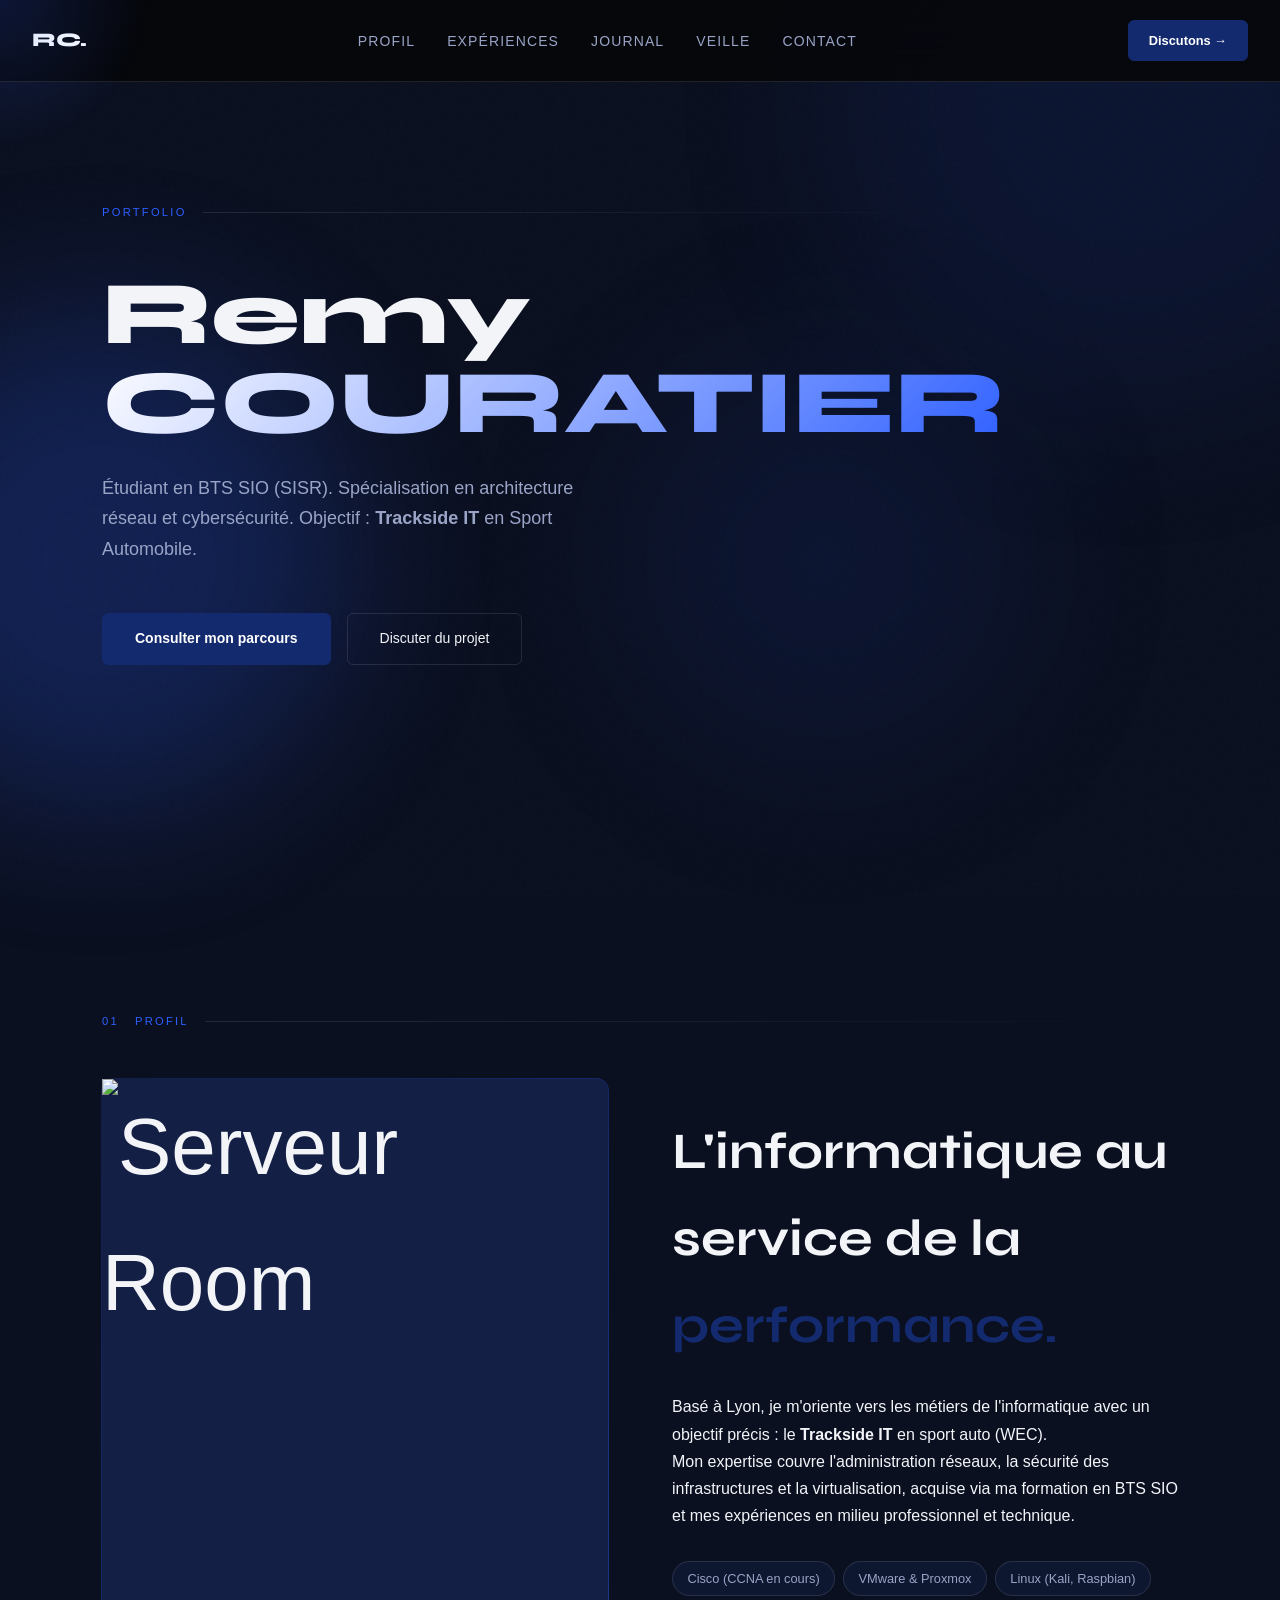
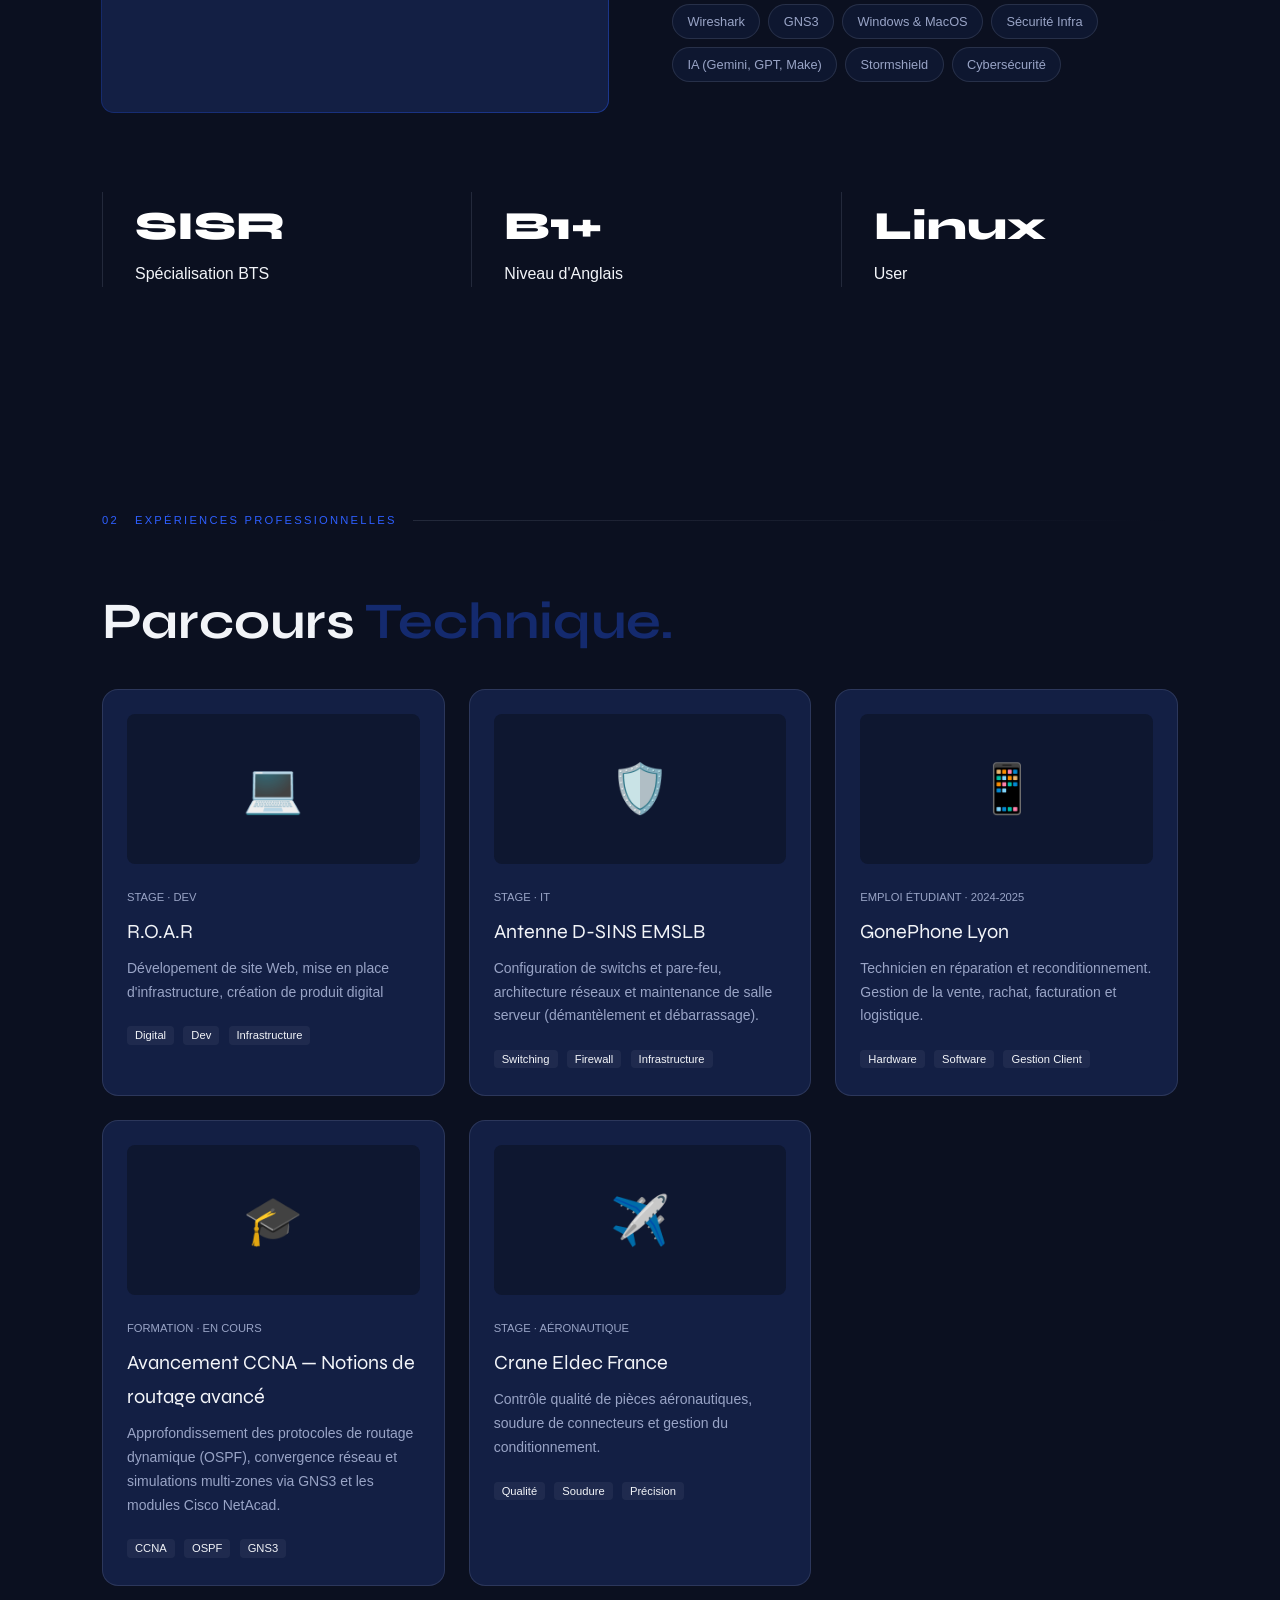
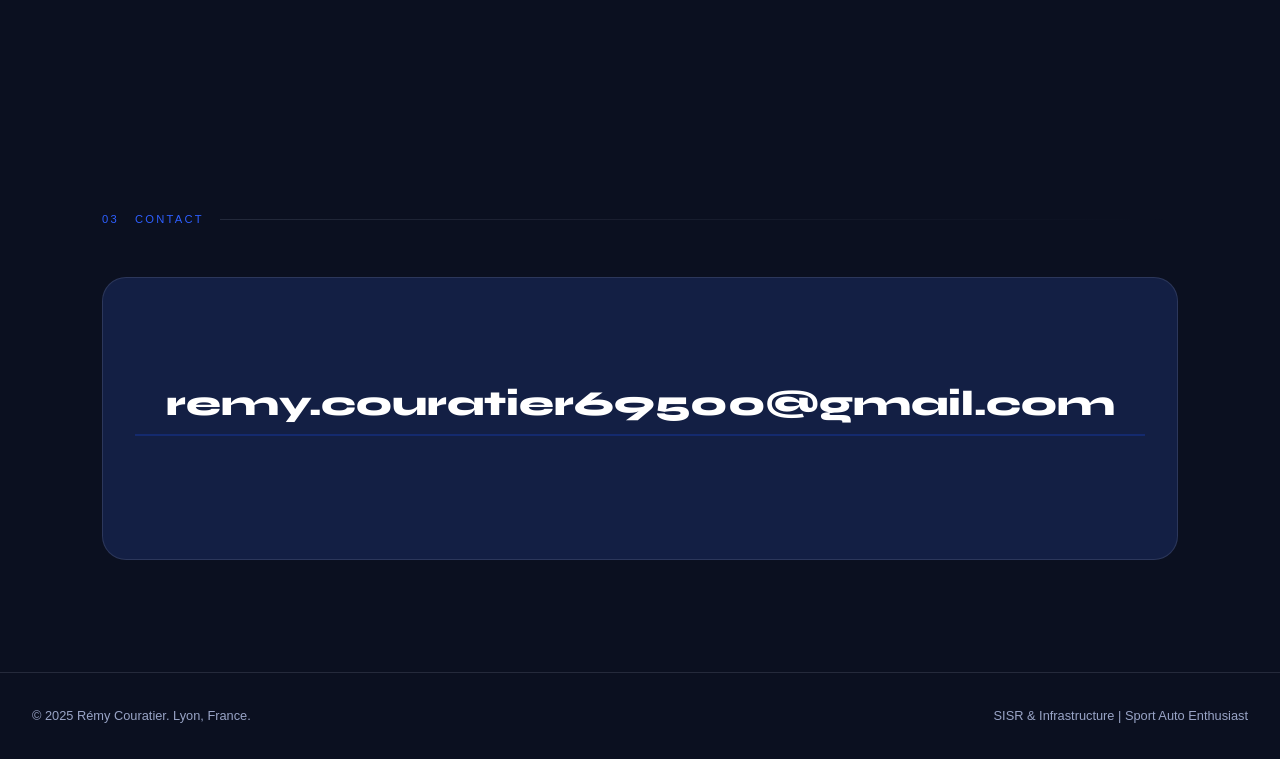
==== commit ade25973: "Centralise tout le CSS dans style.css - Déplace les blocs <style> de journal.html et veille.html ver" ====
--- a/index.html
+++ b/index.html
@@ -23,7 +23,7 @@
         <li><a href="veille.html">Veille</a></li>
         <li><a href="#contact">Contact</a></li>
     </ul>
-    <a href="#contact" class="btn btn-primary" style="padding:0.55rem 1.25rem;font-size:0.8rem;">Discutons →</a>
+    <a href="#contact" class="btn btn-primary btn-nav">Discutons →</a>
 </nav>
 
 <div class="container">
@@ -55,7 +55,7 @@
                 </div>
             </div>
             <div class="about-text">
-                <h2>L'informatique au service de la <span style="color:var(--accent)">performance.</span></h2>
+                <h2>L'informatique au service de la <span class="txt-accent">performance.</span></h2>
                 <p class="reveal d1">Basé à Lyon, je m'oriente vers les métiers de l'informatique avec un objectif précis : le <strong>Trackside IT</strong> en sport auto (WEC).</p>
                 <p class="reveal d2">Mon expertise couvre l'administration réseaux, la sécurité des infrastructures et la virtualisation, acquise via ma formation en BTS SIO et mes expériences en milieu professionnel et technique.</p>
                 
@@ -91,7 +91,7 @@
 
     <section id="projects">
         <div class="section-label"><span>02</span> Expériences Professionnelles</div>
-        <h2 class="reveal">Parcours <span style="color:var(--accent)">Technique.</span></h2>
+        <h2 class="reveal">Parcours <span class="txt-accent">Technique.</span></h2>
 
         <div class="projects-grid">
             <div class="project-card p1 reveal">
--- a/style.css
+++ b/style.css
@@ -0,0 +1,394 @@
+*, *::before, *::after { box-sizing: border-box; margin: 0; padding: 0; }
+
+:root {
+  --bg: #0B1020;      /* Fond navy profond */
+  --surface: #0E1730;
+  --card: #131F44;
+  --border: rgba(217, 226, 255, 0.12);
+  --text: #F2F4F8;
+  --muted: #99A4C6;
+
+  /* Nouvelle palette bleue */
+  --accent: #142A6E;        /* Bleu profond (boutons) */
+  --accent-light: #2E5FFF;  /* Bleu vif (liens, titres, accents) */
+  --glow-blue: rgba(46, 95, 255, 0.4);
+  
+  --font-display: 'Syne', sans-serif;
+  --font-body: 'DM Sans', sans-serif;
+}
+
+html { scroll-behavior: smooth; }
+
+body {
+  background: var(--bg);
+  color: var(--text);
+  font-family: var(--font-body);
+  font-weight: 300;
+  line-height: 1.7;
+  overflow-x: hidden;
+}
+
+body::before {
+  content: '';
+  position: fixed; inset: 0; z-index: 0;
+  background-image: url("data:image/svg+xml,%3Csvg viewBox='0 0 256 256' xmlns='http://www.w3.org/2000/svg'%3E%3Cfilter id='n'%3E%3CfeTurbulence type='fractalNoise' baseFrequency='0.9' numOctaves='4' stitchTiles='stitch'/%3E%3C/filter%3E%3Crect width='100%25' height='100%25' filter='url(%23n)' opacity='0.03'/%3E%3C/svg%3E");
+  opacity: 0.4;
+  pointer-events: none;
+}
+
+.orb {
+  position: fixed; border-radius: 50%;
+  filter: blur(80px); opacity: 0.22;
+  pointer-events: none; z-index: 0;
+  animation: drift 20s ease-in-out infinite alternate;
+}
+/* Orbes avec les nouveaux bleus */
+.orb-1 { width: 600px; height: 600px; background: var(--accent); top: -200px; right: -150px; }
+.orb-2 { width: 500px; height: 500px; background: var(--accent-light); bottom: 10%; left: -150px; animation-delay: -8s; }
+.orb-3 { width: 400px; height: 400px; background: var(--accent); top: 40%; right: 20%; animation-delay: -15s; }
+
+@keyframes drift {
+  from { transform: translate(0, 0) scale(1); }
+  to   { transform: translate(40px, 30px) scale(1.08); }
+}
+
+.container { max-width: 1140px; margin: 0 auto; padding: 0 2rem; position: relative; z-index: 1; }
+
+nav {
+  position: fixed; top: 0; left: 0; right: 0; z-index: 100;
+  padding: 1.25rem 2rem;
+  display: flex; align-items: center; justify-content: space-between;
+  background: rgba(5, 5, 7, 0.8);
+  backdrop-filter: blur(20px);
+  border-bottom: 1px solid var(--border);
+}
+
+.nav-logo { font-family: var(--font-display); font-weight: 800; font-size: 1.2rem; color: #fff; }
+.nav-links { display: flex; gap: 2rem; list-style: none; }
+.nav-links a {
+  color: var(--muted); text-decoration: none; font-size: 0.875rem;
+  letter-spacing: 0.08em; text-transform: uppercase;
+  transition: color 0.3s;
+}
+.nav-links a:hover { color: var(--text); }
+
+/* HERO */
+.hero { min-height: 100vh; display: flex; align-items: center; padding-top: 5rem; }
+.hero-tag {
+  display: inline-flex; align-items: center; gap: 0.5rem;
+  background: rgba(46, 95, 255, 0.15); border: 1px solid rgba(46, 95, 255, 0.4);
+  color: var(--text); font-size: 0.75rem; padding: 0.4rem 1rem; border-radius: 100px; margin-bottom: 2rem;
+}
+.hero h1 { font-family: var(--font-display); font-weight: 800; font-size: clamp(3rem, 7vw, 6rem); line-height: 1.0; }
+
+/* Dégradé de texte du 1er style */
+.highlight { 
+    background: linear-gradient(135deg, #fff, var(--accent-light)); 
+    -webkit-background-clip: text; 
+    -webkit-text-fill-color: transparent; 
+}
+
+.hero-sub { margin-top: 1.5rem; color: var(--muted); font-size: 1.125rem; max-width: 520px; }
+.hero-cta { margin-top: 3rem; display: flex; gap: 1rem; }
+
+/* BOUTONS */
+.btn { padding: 0.85rem 2rem; border-radius: 6px; text-decoration: none; transition: 0.3s; font-size: 0.875rem; }
+.btn-primary { 
+    background: var(--accent); 
+    color: #ffffff; 
+    font-weight: 700; 
+    border: 1px solid var(--accent);
+}
+.btn-primary:hover {
+    box-shadow: 0 0 20px var(--glow-blue);
+}
+.btn-outline { border: 1px solid var(--border); color: var(--text); }
+.btn:hover { transform: translateY(-2px); }
+
+/* SECTIONS */
+section { padding: 7rem 0; }
+.section-label { color: var(--accent-light); text-transform: uppercase; font-size: 0.7rem; letter-spacing: 0.2em; margin-bottom: 3rem; display: flex; align-items: center; gap: 1rem; }
+.section-label::after { content: ''; flex: 1; height: 1px; background: linear-gradient(to right, var(--border), transparent); }
+h2 { font-family: var(--font-display); font-size: clamp(2rem, 4vw, 3.5rem); margin-bottom: 1.5rem; }
+
+/* ABOUT */
+.about-grid { display: grid; grid-template-columns: 1fr 1fr; gap: 4rem; align-items: center; }
+.about-img img { width: 100%; height: auto; display: block; }
+.about-img-wrap img { width: 100%; height: 100%; object-fit: cover; display: block; }
+.about-img { width: 100%; aspect-ratio: 4/5; background: var(--card); border-radius: 12px; display: flex; align-items: center; justify-content: center; font-size: 5rem; position: relative; }
+.about-img-glow { position: absolute; inset: -1px; background: linear-gradient(135deg, var(--accent), var(--accent-light)); border-radius: 13px; z-index: -1; opacity: 0.5; }
+.skills-list { margin-top: 2rem; display: flex; flex-wrap: wrap; gap: 0.5rem; }
+.skill-tag { padding: 0.35rem 0.9rem; background: var(--surface); border: 1px solid var(--border); border-radius: 100px; font-size: 0.8rem; color: var(--muted); }
+
+/* PROJECTS/EXPERIENCES */
+.projects-grid { display: grid; grid-template-columns: repeat(auto-fit, minmax(320px, 1fr)); gap: 1.5rem; }
+.project-card { background: var(--card); border: 1px solid var(--border); border-radius: 16px; padding: 1.5rem; transition: 0.4s; position: relative; }
+.project-card:hover { transform: translateY(-10px); border-color: var(--accent-light); }
+.project-thumb { height: 150px; background: var(--surface); border-radius: 8px; margin-bottom: 1.5rem; display: flex; align-items: center; justify-content: center; font-size: 3rem; }
+.project-type { font-size: 0.7rem; color: var(--muted); text-transform: uppercase; }
+.project-title { font-family: var(--font-display); font-size: 1.25rem; margin: 0.5rem 0; }
+.project-desc { font-size: 0.875rem; color: var(--muted); margin-bottom: 1rem; }
+.project-tag { font-size: 0.7rem; padding: 0.2rem 0.5rem; background: rgba(255,255,255,0.05); border-radius: 4px; margin-right: 0.3rem; }
+
+/* STATS */
+.stats-row { display: grid; grid-template-columns: repeat(3, 1fr); gap: 2rem; margin-top: 5rem; }
+.stat { border-left: 1px solid var(--border); padding-left: 2rem; }
+.stat-number { font-family: var(--font-display); font-weight: 800; font-size: 2.5rem; color: #fff; }
+
+/* CONTACT */
+.contact-wrap {
+    background: var(--card);
+    border: 1px solid var(--border);
+    border-radius: 24px;
+    padding: 4rem 2rem; 
+    display: flex;
+    flex-direction: column;
+    align-items: center; 
+    justify-content: center;
+    text-align: center;
+}
+
+.contact-email { font-family: var(--font-display); font-size: clamp(1rem, 4vw, 2.2rem); color: #fff; border-bottom: 2px solid var(--accent); text-decoration: none; font-weight: 800; display: inline-block; width: 100%; text-align: center; margin: 2rem 0; word-break: break-all; }
+.contact-email:hover { color: var(--accent-light); }
+
+/* FOOTER */
+footer { padding: 2rem; border-top: 1px solid var(--border); display: flex; justify-content: space-between; font-size: 0.8rem; color: var(--muted); }
+
+/* Halo de curseur réglé sur le nouveau bleu */
+#cursor-glow { position: fixed; pointer-events: none; z-index: 9999; width: 300px; height: 300px; background: radial-gradient(circle, rgba(46, 95, 255, 0.18), transparent 70%); transform: translate(-50%,-50%); }
+
+.reveal { opacity: 0; transform: translateY(30px); transition: 0.7s; }
+.reveal.visible { opacity: 1; transform: translateY(0); }
+
+@media (max-width: 768px) {
+  .about-grid, .stats-row { grid-template-columns: 1fr; }
+  .nav-links { display: none; }
+}
+
+/* ============================================================
+   UTILITAIRES NAV (mutualisés entre les pages)
+   ============================================================ */
+.btn-nav { padding: 0.55rem 1.25rem; font-size: 0.8rem; }
+.nav-links a.active { color: var(--text); }
+
+/* Lien « retour au portfolio » — partagé Journal + Veille */
+.back-link {
+  display: inline-flex; align-items: center; gap: 0.5rem;
+  color: var(--muted); font-size: 0.85rem; text-decoration: none;
+  margin-bottom: 2.5rem; transition: color 0.2s;
+}
+.back-link:hover { color: var(--text); }
+
+/* ============================================================
+   PAGE JOURNAL  (préfixe .page-journal)
+   ============================================================ */
+.page-journal .journal-hero { padding: 10rem 0 4rem; text-align: center; }
+.page-journal .journal-hero h1 {
+  font-size: clamp(2.5rem, 5vw, 4.5rem);
+  font-family: 'Syne', sans-serif; font-weight: 800; margin-bottom: 1rem;
+}
+.page-journal .journal-hero p {
+  color: var(--muted); max-width: 520px; margin: 0 auto;
+  font-size: 1rem; line-height: 1.7;
+}
+.page-journal .journal-feed {
+  max-width: 720px; margin: 0 auto; padding: 3rem 0 6rem;
+  display: flex; flex-direction: column; gap: 2rem;
+}
+.page-journal .entry-card {
+  background: var(--card); border: 1px solid rgba(255,255,255,0.07);
+  border-radius: 16px; padding: 2rem 2.25rem; position: relative;
+  transition: border-color 0.3s, transform 0.3s; overflow: hidden;
+}
+.page-journal .entry-card::before {
+  content: ''; position: absolute; inset: 0;
+  background: linear-gradient(135deg, rgba(46,95,255,0.14), transparent 60%);
+  pointer-events: none;
+}
+.page-journal .entry-card:hover { border-color: var(--accent-light); transform: translateY(-4px); }
+.page-journal .entry-meta { display: flex; align-items: center; gap: 1rem; margin-bottom: 1rem; }
+.page-journal .entry-date {
+  font-size: 0.72rem; font-family: 'Syne', sans-serif; font-weight: 700;
+  letter-spacing: 0.1em; text-transform: uppercase; color: var(--muted);
+  background: rgba(255,255,255,0.05); padding: 0.3rem 0.75rem;
+  border-radius: 99px; border: 1px solid rgba(255,255,255,0.08);
+}
+.page-journal .entry-category {
+  font-size: 0.72rem; font-family: 'Syne', sans-serif; font-weight: 700;
+  letter-spacing: 0.08em; text-transform: uppercase; color: var(--accent-light);
+}
+.page-journal .entry-title {
+  font-family: 'Syne', sans-serif; font-weight: 700; font-size: 1.25rem;
+  color: var(--text); margin-bottom: 0.75rem; line-height: 1.35;
+}
+.page-journal .entry-body { color: var(--muted); font-weight: 300; line-height: 1.75; font-size: 0.95rem; }
+.page-journal .entry-body strong { color: var(--text); font-weight: 400; }
+.page-journal .entry-tags { display: flex; flex-wrap: wrap; gap: 0.5rem; margin-top: 1.25rem; }
+.page-journal .entry-tag {
+  font-size: 0.7rem; font-family: 'Syne', sans-serif; font-weight: 700;
+  letter-spacing: 0.06em; text-transform: uppercase; color: var(--muted);
+  border: 1px solid rgba(255,255,255,0.1); border-radius: 6px; padding: 0.25rem 0.6rem;
+}
+.page-journal .entry-divider {
+  width: 40px; height: 2px; border-radius: 2px; margin: 1rem 0;
+  background: linear-gradient(90deg, var(--accent-light), transparent);
+}
+
+/* ============================================================
+   PAGE VEILLE  (préfixe .page-veille)
+   ============================================================ */
+.page-veille .veille-hero { padding: 10rem 0 2rem; text-align: center; }
+.page-veille .veille-hero h1 {
+  font-size: clamp(2.3rem, 5vw, 4.2rem); font-family: 'Syne', sans-serif;
+  font-weight: 800; margin-bottom: 1rem; line-height: 1.05;
+}
+.page-veille .veille-hero p {
+  color: var(--muted); max-width: 620px; margin: 0 auto;
+  font-size: 1.02rem; line-height: 1.7;
+}
+.page-veille .veille-badges { display: flex; flex-wrap: wrap; gap: 0.5rem; justify-content: center; margin-top: 1.75rem; }
+.page-veille .veille-badge {
+  font-size: 0.72rem; font-family: 'Syne', sans-serif; font-weight: 700;
+  letter-spacing: 0.08em; text-transform: uppercase; color: var(--accent-light);
+  background: rgba(46,95,255,0.15); border: 1px solid rgba(46,95,255,0.4);
+  border-radius: 99px; padding: 0.35rem 0.9rem;
+}
+.page-veille .veille-wrap { max-width: 820px; margin: 0 auto; }
+
+.page-veille .block-label {
+  color: var(--accent-light); text-transform: uppercase; font-size: 0.7rem;
+  letter-spacing: 0.2em; margin: 4rem 0 1.5rem; display: flex;
+  align-items: center; gap: 1rem; font-family: 'Syne', sans-serif; font-weight: 700;
+}
+.page-veille .block-label span { color: var(--muted); }
+.page-veille .block-label::after { content: ''; flex: 1; height: 1px; background: linear-gradient(to right, var(--border), transparent); }
+
+.page-veille .panel {
+  background: var(--card); border: 1px solid var(--border); border-radius: 16px;
+  padding: 2rem 2.25rem; position: relative; overflow: hidden;
+}
+.page-veille .panel::before {
+  content: ''; position: absolute; inset: 0;
+  background: linear-gradient(135deg, rgba(46,95,255,0.12), transparent 60%);
+  pointer-events: none;
+}
+.page-veille .panel p { color: var(--muted); font-weight: 300; line-height: 1.75; font-size: 0.96rem; }
+.page-veille .panel p + p { margin-top: 0.85rem; }
+.page-veille .panel strong { color: var(--text); font-weight: 400; }
+
+.page-veille .pp-grid { display: grid; grid-template-columns: 1fr 1fr; gap: 1.25rem; }
+.page-veille .pp-card {
+  background: var(--card); border: 1px solid var(--border);
+  border-radius: 14px; padding: 1.6rem 1.75rem; position: relative;
+}
+.page-veille .pp-head { font-family: 'Syne', sans-serif; font-weight: 800; font-size: 1.15rem; color: var(--text); margin-bottom: 0.35rem; }
+.page-veille .pp-sub { color: var(--accent-light); font-size: 0.75rem; text-transform: uppercase; letter-spacing: 0.1em; font-weight: 700; font-family: 'Syne', sans-serif; }
+.page-veille .pp-card ul { list-style: none; margin-top: 1rem; display: flex; flex-direction: column; gap: 0.55rem; }
+.page-veille .pp-card li { color: var(--muted); font-size: 0.9rem; padding-left: 1.25rem; position: relative; line-height: 1.55; }
+.page-veille .pp-card li::before { content: '▸'; position: absolute; left: 0; color: var(--accent-light); }
+
+.page-veille .kw-list { display: flex; flex-wrap: wrap; gap: 0.5rem; margin-top: 1.25rem; }
+.page-veille .kw { padding: 0.3rem 0.8rem; background: var(--surface); border: 1px solid var(--border); border-radius: 100px; font-size: 0.78rem; color: var(--muted); }
+.page-veille .kw::before { content: '#'; color: var(--accent-light); margin-right: 0.15rem; }
+
+.page-veille .src-grid { display: grid; grid-template-columns: repeat(auto-fit, minmax(230px, 1fr)); gap: 1rem; }
+.page-veille .src-card {
+  background: var(--card); border: 1px solid var(--border); border-radius: 12px;
+  padding: 1.1rem 1.25rem; text-decoration: none; display: block;
+  transition: border-color 0.3s, transform 0.3s;
+}
+.page-veille .src-card:hover { border-color: var(--accent-light); transform: translateY(-3px); }
+.page-veille .src-type { font-size: 0.68rem; text-transform: uppercase; letter-spacing: 0.1em; color: var(--accent-light); font-family: 'Syne', sans-serif; font-weight: 700; }
+.page-veille .src-name { font-family: 'Syne', sans-serif; font-weight: 700; color: var(--text); font-size: 1rem; margin: 0.35rem 0 0.2rem; }
+.page-veille .src-desc { font-size: 0.82rem; color: var(--muted); line-height: 1.5; }
+
+.page-veille .feed { display: flex; flex-direction: column; gap: 1.5rem; }
+.page-veille .entry {
+  background: var(--card); border: 1px solid var(--border); border-radius: 16px;
+  padding: 1.9rem 2.1rem; position: relative; overflow: hidden;
+  transition: border-color 0.3s, transform 0.3s;
+}
+.page-veille .entry::before {
+  content: ''; position: absolute; inset: 0;
+  background: linear-gradient(135deg, rgba(46,95,255,0.13), transparent 55%);
+  pointer-events: none;
+}
+.page-veille .entry:hover { border-color: var(--accent-light); transform: translateY(-4px); }
+.page-veille .entry-meta { display: flex; flex-wrap: wrap; align-items: center; gap: 0.75rem; margin-bottom: 0.9rem; }
+.page-veille .entry-date {
+  font-size: 0.7rem; font-family: 'Syne', sans-serif; font-weight: 700;
+  letter-spacing: 0.1em; text-transform: uppercase; color: var(--muted);
+  background: rgba(255,255,255,0.05); padding: 0.3rem 0.75rem; border-radius: 99px; border: 1px solid var(--border);
+}
+.page-veille .entry-cat { font-size: 0.7rem; font-family: 'Syne', sans-serif; font-weight: 700; letter-spacing: 0.08em; text-transform: uppercase; color: var(--accent-light); }
+.page-veille .entry-title { font-family: 'Syne', sans-serif; font-weight: 700; font-size: 1.2rem; color: var(--text); margin-bottom: 0.6rem; line-height: 1.35; }
+.page-veille .entry-divider { width: 40px; height: 2px; background: linear-gradient(90deg, var(--accent-light), transparent); border-radius: 2px; margin: 0.8rem 0; }
+.page-veille .entry-body { color: var(--muted); font-weight: 300; line-height: 1.75; font-size: 0.94rem; }
+.page-veille .entry-body strong { color: var(--text); font-weight: 400; }
+.page-veille .entry-analyse {
+  margin-top: 1rem; padding: 0.9rem 1.1rem; border-left: 2px solid var(--accent-light);
+  background: rgba(46,95,255,0.1); border-radius: 0 8px 8px 0;
+  font-size: 0.9rem; color: var(--muted); line-height: 1.65;
+}
+.page-veille .entry-analyse strong { color: var(--accent-light); font-weight: 700; }
+.page-veille .entry-foot { display: flex; flex-wrap: wrap; align-items: center; justify-content: space-between; gap: 0.75rem; margin-top: 1.25rem; }
+.page-veille .entry-tags { display: flex; flex-wrap: wrap; gap: 0.5rem; }
+.page-veille .entry-tag { font-size: 0.68rem; font-family: 'Syne', sans-serif; font-weight: 700; letter-spacing: 0.06em; text-transform: uppercase; color: var(--muted); border: 1px solid var(--border); border-radius: 6px; padding: 0.22rem 0.55rem; }
+.page-veille .entry-link { font-size: 0.78rem; color: var(--accent-light); text-decoration: none; white-space: nowrap; font-weight: 700; }
+.page-veille .entry-link:hover { text-decoration: underline; }
+
+.page-veille .table-wrap { overflow-x: auto; border: 1px solid var(--border); border-radius: 14px; }
+.page-veille table.partners { width: 100%; border-collapse: collapse; min-width: 480px; }
+.page-veille table.partners th, .page-veille table.partners td { text-align: left; padding: 0.85rem 1.1rem; font-size: 0.88rem; border-bottom: 1px solid var(--border); }
+.page-veille table.partners th { font-family: 'Syne', sans-serif; font-weight: 700; color: var(--text); text-transform: uppercase; font-size: 0.72rem; letter-spacing: 0.08em; background: var(--surface); }
+.page-veille table.partners td { color: var(--muted); }
+.page-veille table.partners td strong { color: var(--text); font-weight: 400; }
+.page-veille table.partners tr:last-child td { border-bottom: none; }
+
+.page-veille .synth-list { list-style: none; display: flex; flex-direction: column; gap: 0.85rem; margin-top: 0.5rem; }
+.page-veille .synth-list li { color: var(--muted); font-size: 0.95rem; line-height: 1.65; padding-left: 1.6rem; position: relative; }
+.page-veille .synth-list li::before { content: '✦'; position: absolute; left: 0; color: var(--accent-light); }
+.page-veille .synth-list strong { color: var(--text); font-weight: 400; }
+
+.page-veille .maj-note { text-align: center; color: var(--muted); font-size: 0.8rem; margin: 4rem 0 5rem; }
+
+/* Flux RSS live */
+.page-veille .rss-status { text-align: center; color: var(--muted); font-size: 0.88rem; padding: 1.5rem 0; }
+.page-veille .rss-status .spin {
+  display: inline-block; width: 14px; height: 14px; margin-right: 0.5rem; vertical-align: -2px;
+  border: 2px solid var(--border); border-top-color: var(--accent-light); border-radius: 50%;
+  animation: rss-spin 0.8s linear infinite;
+}
+.page-veille .rss-live-tag {
+  display: inline-flex; align-items: center; gap: 0.4rem; font-size: 0.7rem;
+  font-family: 'Syne', sans-serif; font-weight: 700; letter-spacing: 0.08em; text-transform: uppercase;
+  color: #4ade80; background: rgba(74,222,128,0.1); border: 1px solid rgba(74,222,128,0.3);
+  border-radius: 99px; padding: 0.25rem 0.7rem;
+}
+.page-veille .rss-live-tag::before { content: ''; width: 7px; height: 7px; border-radius: 50%; background: #4ade80; animation: rss-pulse 1.6s ease-in-out infinite; }
+.page-veille .rss-updated { text-align: center; color: var(--muted); font-size: 0.78rem; margin-top: 1.1rem; font-style: italic; }
+
+@keyframes rss-spin { to { transform: rotate(360deg); } }
+@keyframes rss-pulse { 0%, 100% { opacity: 1; } 50% { opacity: 0.3; } }
+
+@media (max-width: 640px) {
+  .page-veille .pp-grid { grid-template-columns: 1fr; }
+}
+
+/* ============================================================
+   UTILITAIRES (remplacent les anciens style="" inline)
+   ============================================================ */
+.mt-block { margin-top: 1.25rem; }
+.mb-block { margin-bottom: 1.25rem; }
+.txt-accent { color: var(--accent); }
+
+/* Journal : espacement automatique entre paragraphes + wrapper du retour */
+.page-journal .back-wrap { max-width: 720px; margin: 0 auto; }
+.page-journal .entry-body p + p { margin-top: 0.75rem; }
+
+/* Veille : divers éléments auparavant stylés en inline */
+.page-veille .panel .gap-p { margin-top: 1.1rem; }
+.page-veille .live-head { display: flex; align-items: center; gap: 0.75rem; flex-wrap: wrap; margin-bottom: 0.9rem; }
+.page-veille .live-head-label { color: var(--text); font-family: 'Syne', sans-serif; font-weight: 700; }
+.page-veille .rss-fallback-link { color: var(--accent-light); font-weight: 700; }
+.page-veille .src-name.is-sm { font-size: 0.92rem; line-height: 1.35; }
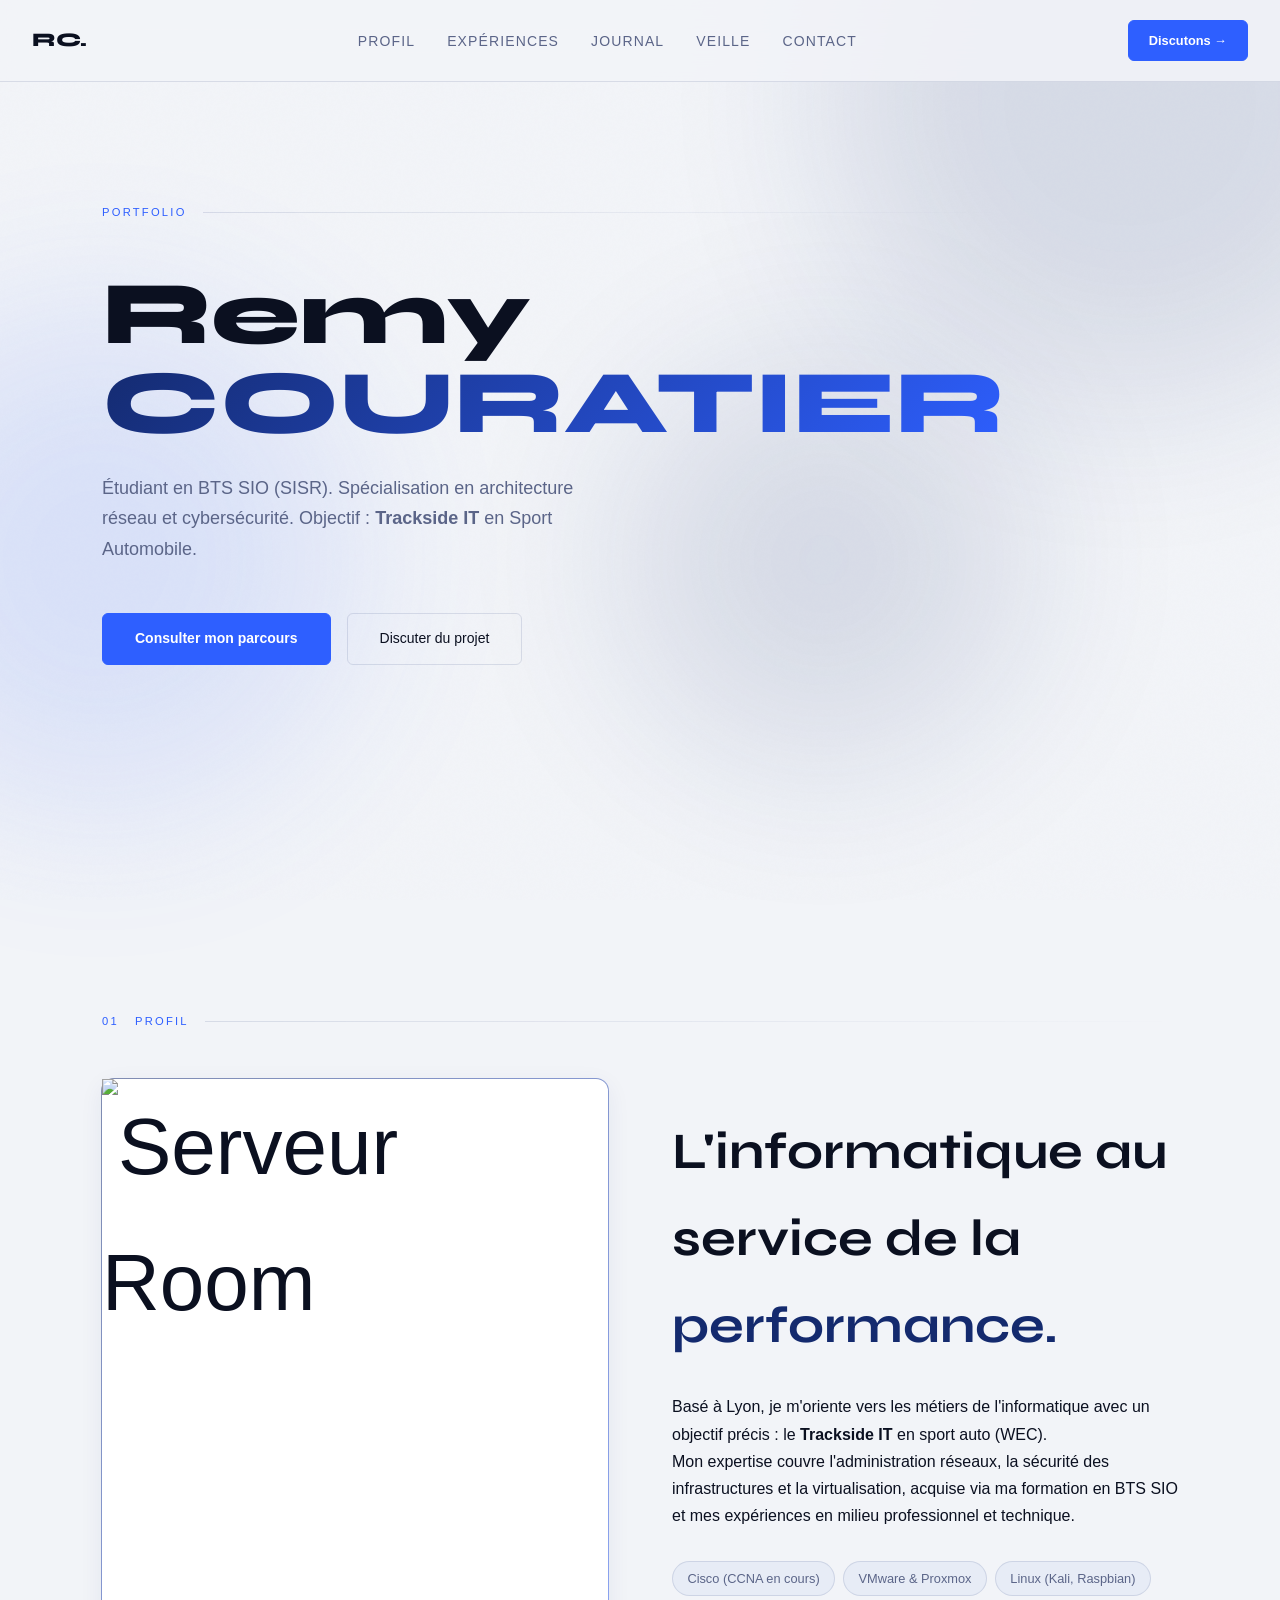
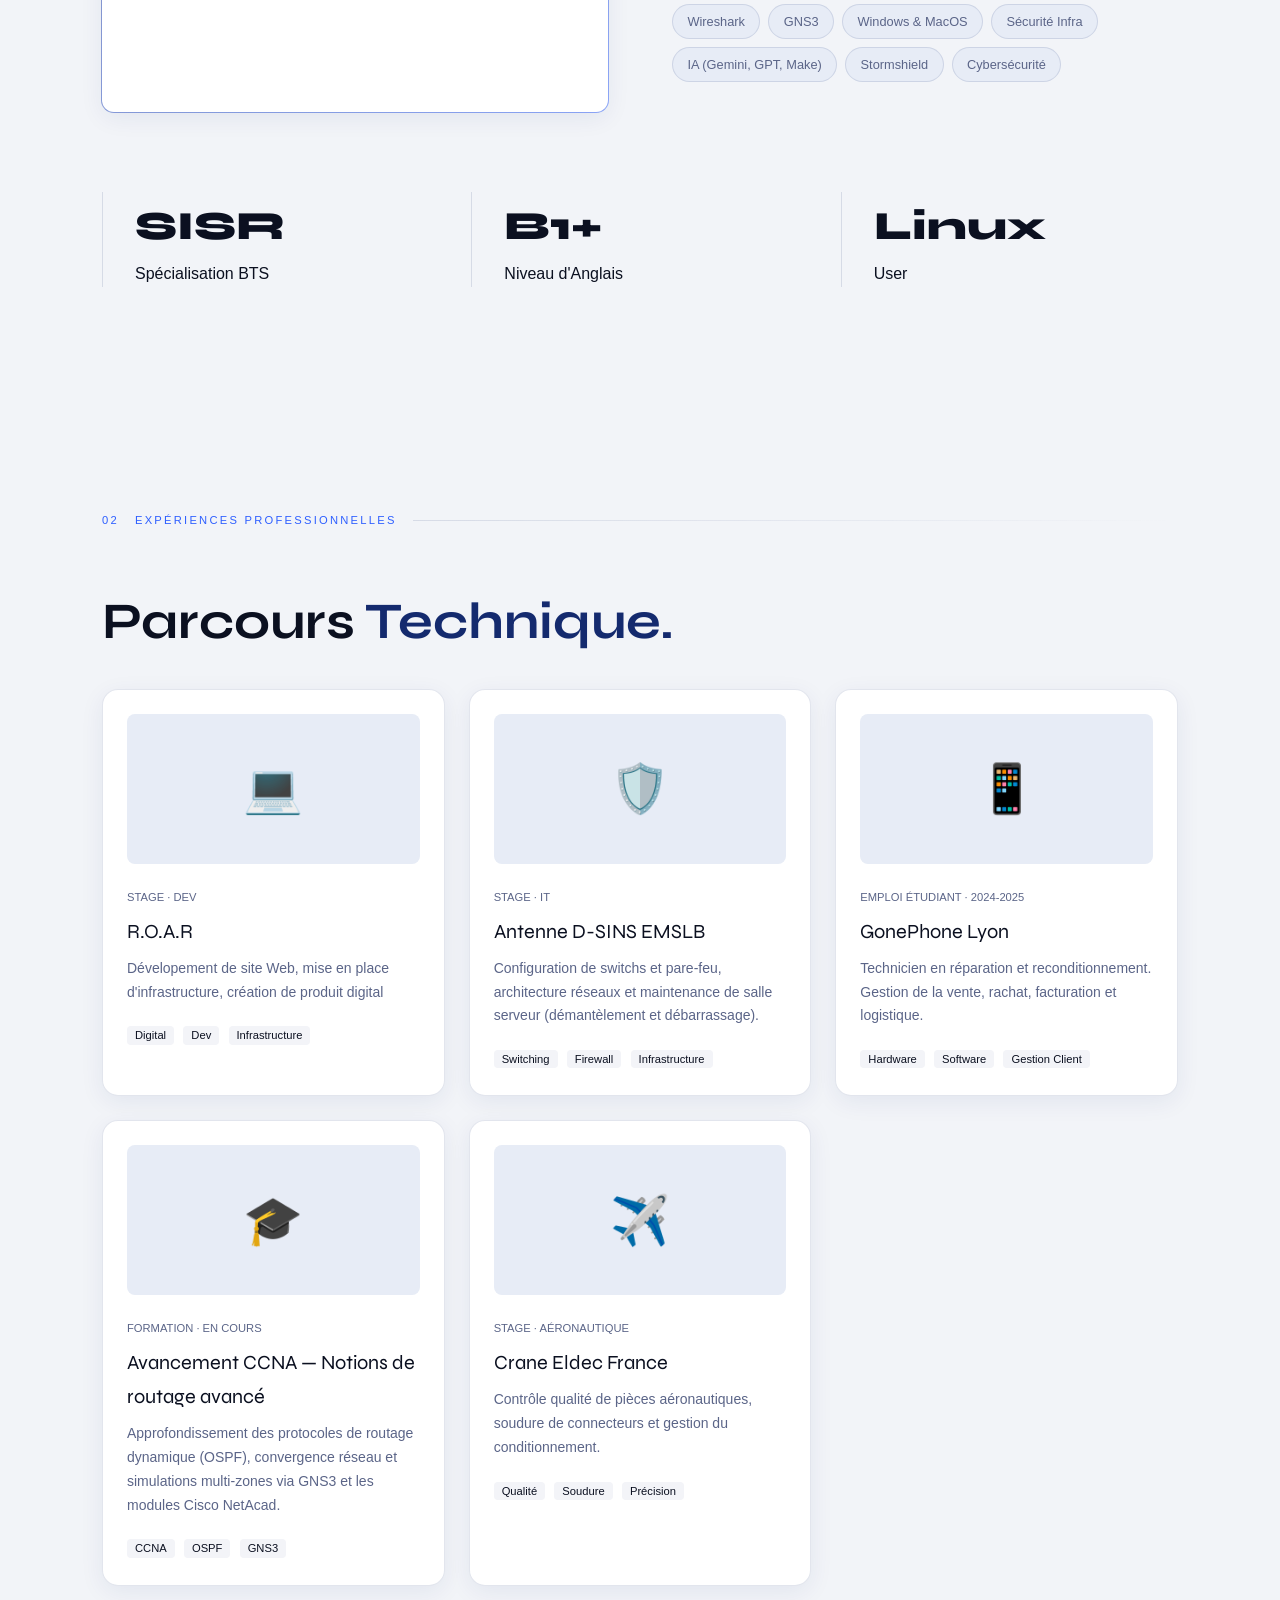
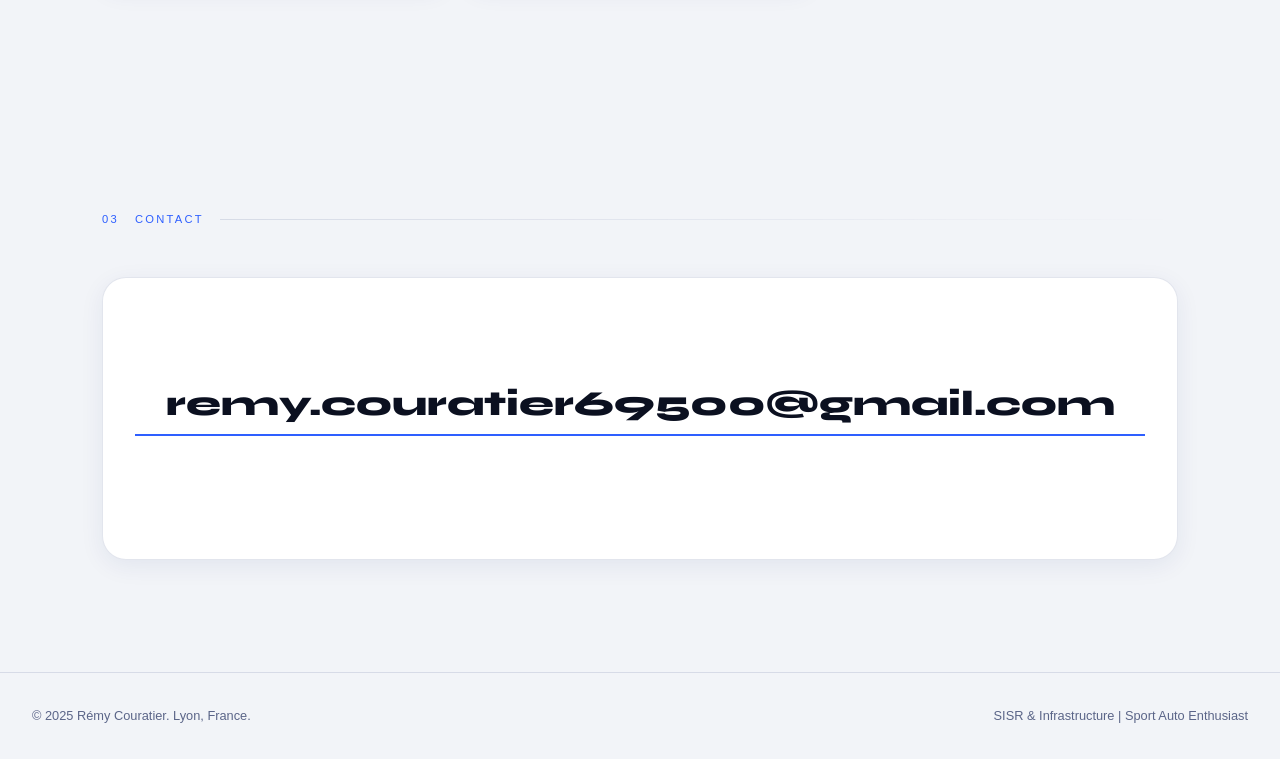
==== commit 258d7a68: "Retire le halo bleu qui suit le curseur (#cursor-glow) - Suppression de la règle CSS, de l'élément e" ====
--- a/index.html
+++ b/index.html
@@ -9,7 +9,6 @@
 </head>
 <body>
     
-<div id="cursor-glow"></div>
 <div class="orb orb-1"></div>
 <div class="orb orb-2"></div>
 <div class="orb orb-3"></div>
@@ -193,12 +192,6 @@
 </footer>
 
 <script>
-    const glow = document.getElementById('cursor-glow');
-    document.addEventListener('mousemove', e => {
-        glow.style.left = e.clientX + 'px';
-        glow.style.top  = e.clientY + 'px';
-    });
-
     document.querySelectorAll('.project-card').forEach(card => {
         card.addEventListener('mousemove', e => {
             const r = card.getBoundingClientRect();
--- a/style.css
+++ b/style.css
@@ -1,17 +1,22 @@
 *, *::before, *::after { box-sizing: border-box; margin: 0; padding: 0; }
 
 :root {
-  --bg: #0B1020;      /* Fond navy profond */
-  --surface: #0E1730;
-  --card: #131F44;
-  --border: rgba(217, 226, 255, 0.12);
-  --text: #F2F4F8;
-  --muted: #99A4C6;
-
-  /* Nouvelle palette bleue */
-  --accent: #142A6E;        /* Bleu profond (boutons) */
-  --accent-light: #2E5FFF;  /* Bleu vif (liens, titres, accents) */
-  --glow-blue: rgba(46, 95, 255, 0.4);
+  --bg: #F2F4F8;      /* Fond clair */
+  --surface: #E7ECF6; /* Remplissage léger (chips, en-têtes) */
+  --card: #FFFFFF;    /* Cartes blanches */
+  --border: rgba(20, 42, 110, 0.12);
+  --text: #0B1020;    /* Texte navy foncé */
+  --muted: #5B6588;   /* Texte secondaire gris-bleu */
+
+  /* Palette bleue */
+  --accent: #142A6E;        /* Bleu profond */
+  --accent-light: #2E5FFF;  /* Bleu vif (liens, boutons, accents) */
+  --glow-blue: rgba(46, 95, 255, 0.25);
+
+  /* Fonds translucides adaptés au thème clair */
+  --chip: rgba(20, 42, 110, 0.05);
+  --chip-border: rgba(20, 42, 110, 0.10);
+  --shadow: 0 6px 24px rgba(20, 42, 110, 0.07);
   
   --font-display: 'Syne', sans-serif;
   --font-body: 'DM Sans', sans-serif;
@@ -32,13 +37,14 @@
   content: '';
   position: fixed; inset: 0; z-index: 0;
   background-image: url("data:image/svg+xml,%3Csvg viewBox='0 0 256 256' xmlns='http://www.w3.org/2000/svg'%3E%3Cfilter id='n'%3E%3CfeTurbulence type='fractalNoise' baseFrequency='0.9' numOctaves='4' stitchTiles='stitch'/%3E%3C/filter%3E%3Crect width='100%25' height='100%25' filter='url(%23n)' opacity='0.03'/%3E%3C/svg%3E");
-  opacity: 0.4;
+  opacity: 0.5;
+  mix-blend-mode: multiply;
   pointer-events: none;
 }
 
 .orb {
   position: fixed; border-radius: 50%;
-  filter: blur(80px); opacity: 0.22;
+  filter: blur(90px); opacity: 0.12;
   pointer-events: none; z-index: 0;
   animation: drift 20s ease-in-out infinite alternate;
 }
@@ -58,12 +64,12 @@
   position: fixed; top: 0; left: 0; right: 0; z-index: 100;
   padding: 1.25rem 2rem;
   display: flex; align-items: center; justify-content: space-between;
-  background: rgba(5, 5, 7, 0.8);
+  background: rgba(242, 244, 248, 0.85);
   backdrop-filter: blur(20px);
   border-bottom: 1px solid var(--border);
 }
 
-.nav-logo { font-family: var(--font-display); font-weight: 800; font-size: 1.2rem; color: #fff; }
+.nav-logo { font-family: var(--font-display); font-weight: 800; font-size: 1.2rem; color: var(--text); text-decoration: none; }
 .nav-links { display: flex; gap: 2rem; list-style: none; }
 .nav-links a {
   color: var(--muted); text-decoration: none; font-size: 0.875rem;
@@ -83,7 +89,7 @@
 
 /* Dégradé de texte du 1er style */
 .highlight { 
-    background: linear-gradient(135deg, #fff, var(--accent-light)); 
+    background: linear-gradient(135deg, var(--accent), var(--accent-light));
     -webkit-background-clip: text; 
     -webkit-text-fill-color: transparent; 
 }
@@ -93,11 +99,11 @@
 
 /* BOUTONS */
 .btn { padding: 0.85rem 2rem; border-radius: 6px; text-decoration: none; transition: 0.3s; font-size: 0.875rem; }
-.btn-primary { 
-    background: var(--accent); 
-    color: #ffffff; 
-    font-weight: 700; 
-    border: 1px solid var(--accent);
+.btn-primary {
+    background: var(--accent-light);
+    color: #ffffff;
+    font-weight: 700;
+    border: 1px solid var(--accent-light);
 }
 .btn-primary:hover {
     box-shadow: 0 0 20px var(--glow-blue);
@@ -128,12 +134,12 @@
 .project-type { font-size: 0.7rem; color: var(--muted); text-transform: uppercase; }
 .project-title { font-family: var(--font-display); font-size: 1.25rem; margin: 0.5rem 0; }
 .project-desc { font-size: 0.875rem; color: var(--muted); margin-bottom: 1rem; }
-.project-tag { font-size: 0.7rem; padding: 0.2rem 0.5rem; background: rgba(255,255,255,0.05); border-radius: 4px; margin-right: 0.3rem; }
+.project-tag { font-size: 0.7rem; padding: 0.2rem 0.5rem; background: var(--chip); border-radius: 4px; margin-right: 0.3rem; }
 
 /* STATS */
 .stats-row { display: grid; grid-template-columns: repeat(3, 1fr); gap: 2rem; margin-top: 5rem; }
 .stat { border-left: 1px solid var(--border); padding-left: 2rem; }
-.stat-number { font-family: var(--font-display); font-weight: 800; font-size: 2.5rem; color: #fff; }
+.stat-number { font-family: var(--font-display); font-weight: 800; font-size: 2.5rem; color: var(--text); }
 
 /* CONTACT */
 .contact-wrap {
@@ -148,14 +154,13 @@
     text-align: center;
 }
 
-.contact-email { font-family: var(--font-display); font-size: clamp(1rem, 4vw, 2.2rem); color: #fff; border-bottom: 2px solid var(--accent); text-decoration: none; font-weight: 800; display: inline-block; width: 100%; text-align: center; margin: 2rem 0; word-break: break-all; }
+.contact-email { font-family: var(--font-display); font-size: clamp(1rem, 4vw, 2.2rem); color: var(--text); border-bottom: 2px solid var(--accent-light); text-decoration: none; font-weight: 800; display: inline-block; width: 100%; text-align: center; margin: 2rem 0; word-break: break-all; }
 .contact-email:hover { color: var(--accent-light); }
 
 /* FOOTER */
 footer { padding: 2rem; border-top: 1px solid var(--border); display: flex; justify-content: space-between; font-size: 0.8rem; color: var(--muted); }
 
 /* Halo de curseur réglé sur le nouveau bleu */
-#cursor-glow { position: fixed; pointer-events: none; z-index: 9999; width: 300px; height: 300px; background: radial-gradient(circle, rgba(46, 95, 255, 0.18), transparent 70%); transform: translate(-50%,-50%); }
 
 .reveal { opacity: 0; transform: translateY(30px); transition: 0.7s; }
 .reveal.visible { opacity: 1; transform: translateY(0); }
@@ -196,7 +201,7 @@
   display: flex; flex-direction: column; gap: 2rem;
 }
 .page-journal .entry-card {
-  background: var(--card); border: 1px solid rgba(255,255,255,0.07);
+  background: var(--card); border: 1px solid var(--border);
   border-radius: 16px; padding: 2rem 2.25rem; position: relative;
   transition: border-color 0.3s, transform 0.3s; overflow: hidden;
 }
@@ -210,8 +215,8 @@
 .page-journal .entry-date {
   font-size: 0.72rem; font-family: 'Syne', sans-serif; font-weight: 700;
   letter-spacing: 0.1em; text-transform: uppercase; color: var(--muted);
-  background: rgba(255,255,255,0.05); padding: 0.3rem 0.75rem;
-  border-radius: 99px; border: 1px solid rgba(255,255,255,0.08);
+  background: var(--chip); padding: 0.3rem 0.75rem;
+  border-radius: 99px; border: 1px solid var(--chip-border);
 }
 .page-journal .entry-category {
   font-size: 0.72rem; font-family: 'Syne', sans-serif; font-weight: 700;
@@ -227,7 +232,7 @@
 .page-journal .entry-tag {
   font-size: 0.7rem; font-family: 'Syne', sans-serif; font-weight: 700;
   letter-spacing: 0.06em; text-transform: uppercase; color: var(--muted);
-  border: 1px solid rgba(255,255,255,0.1); border-radius: 6px; padding: 0.25rem 0.6rem;
+  border: 1px solid var(--chip-border); border-radius: 6px; padding: 0.25rem 0.6rem;
 }
 .page-journal .entry-divider {
   width: 40px; height: 2px; border-radius: 2px; margin: 1rem 0;
@@ -318,7 +323,7 @@
 .page-veille .entry-date {
   font-size: 0.7rem; font-family: 'Syne', sans-serif; font-weight: 700;
   letter-spacing: 0.1em; text-transform: uppercase; color: var(--muted);
-  background: rgba(255,255,255,0.05); padding: 0.3rem 0.75rem; border-radius: 99px; border: 1px solid var(--border);
+  background: var(--chip); padding: 0.3rem 0.75rem; border-radius: 99px; border: 1px solid var(--border);
 }
 .page-veille .entry-cat { font-size: 0.7rem; font-family: 'Syne', sans-serif; font-weight: 700; letter-spacing: 0.08em; text-transform: uppercase; color: var(--accent-light); }
 .page-veille .entry-title { font-family: 'Syne', sans-serif; font-weight: 700; font-size: 1.2rem; color: var(--text); margin-bottom: 0.6rem; line-height: 1.35; }
@@ -392,3 +397,14 @@
 .page-veille .live-head-label { color: var(--text); font-family: 'Syne', sans-serif; font-weight: 700; }
 .page-veille .rss-fallback-link { color: var(--accent-light); font-weight: 700; }
 .page-veille .src-name.is-sm { font-size: 0.92rem; line-height: 1.35; }
+
+/* Ombres douces des cartes (profondeur du thème clair) */
+.project-card,
+.contact-wrap,
+.about-img,
+.page-journal .entry-card,
+.page-veille .panel,
+.page-veille .pp-card,
+.page-veille .src-card,
+.page-veille .entry,
+.page-veille .table-wrap { box-shadow: var(--shadow); }
